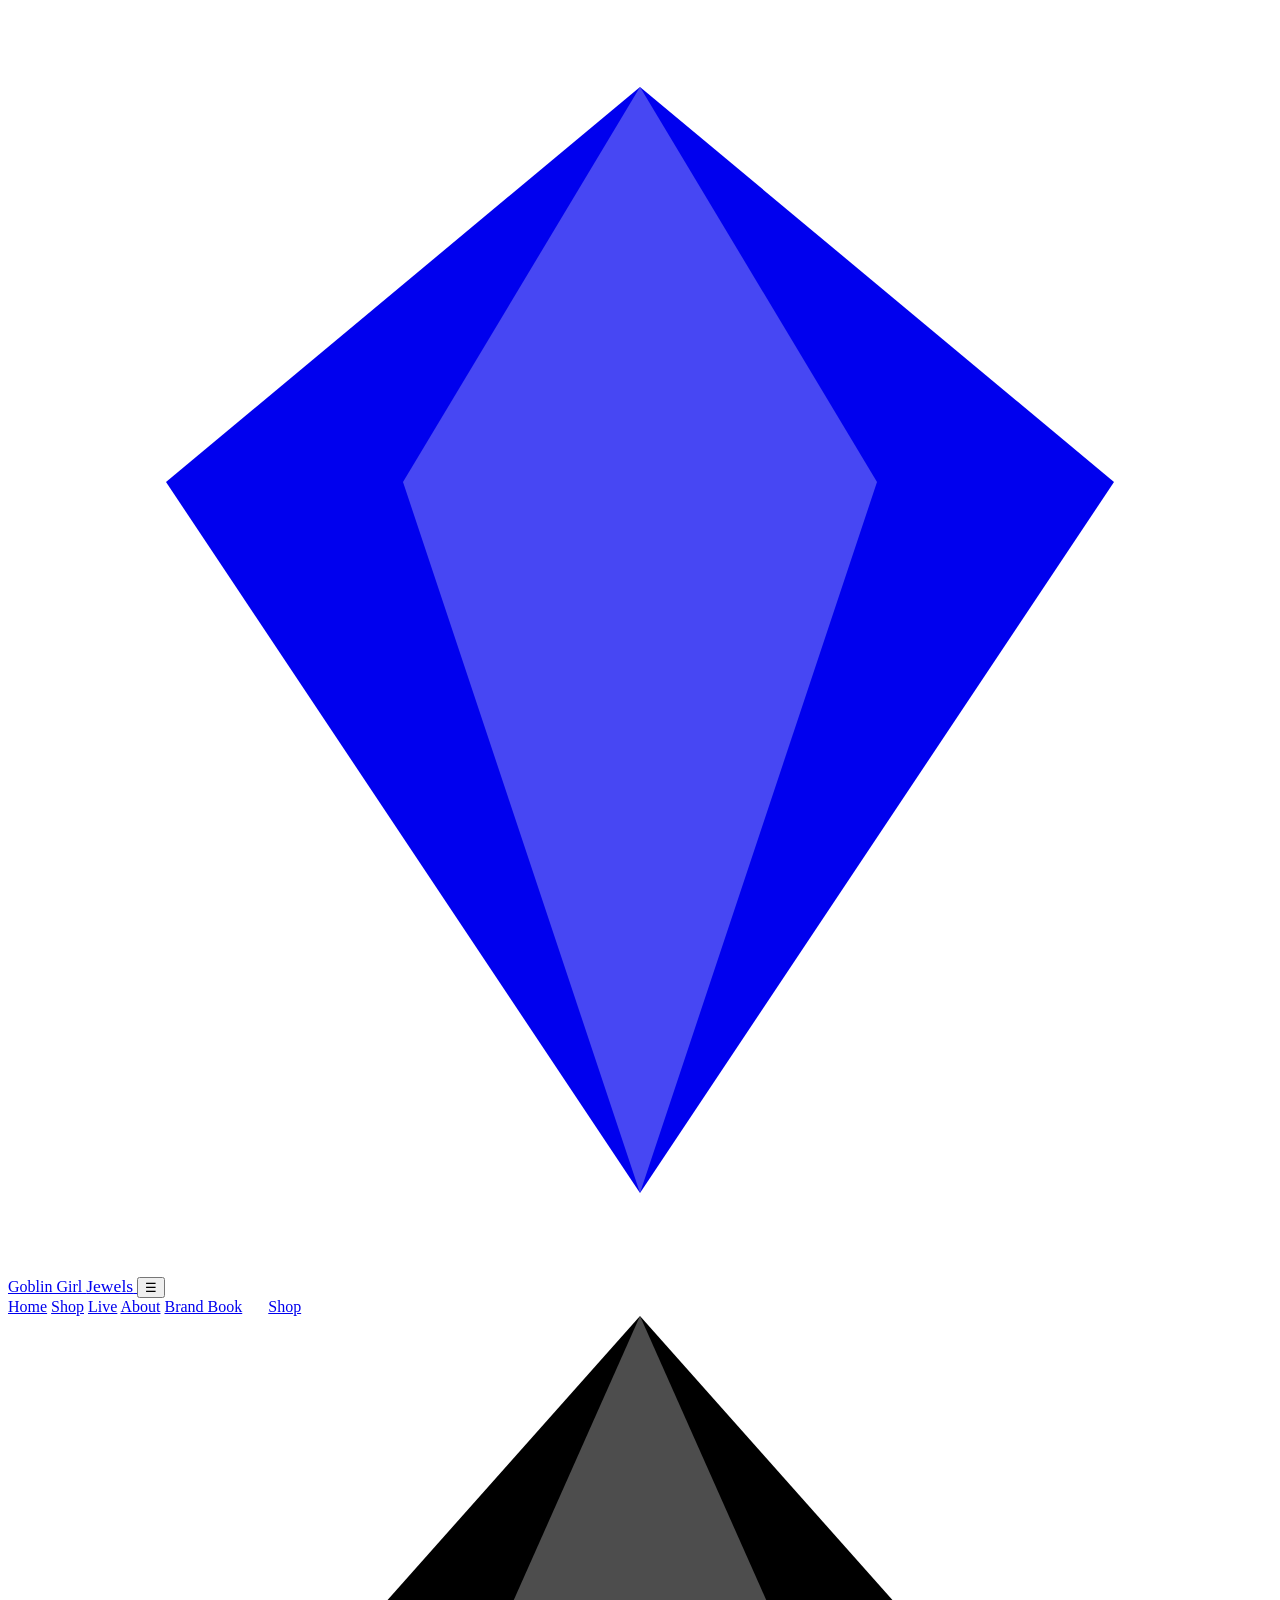
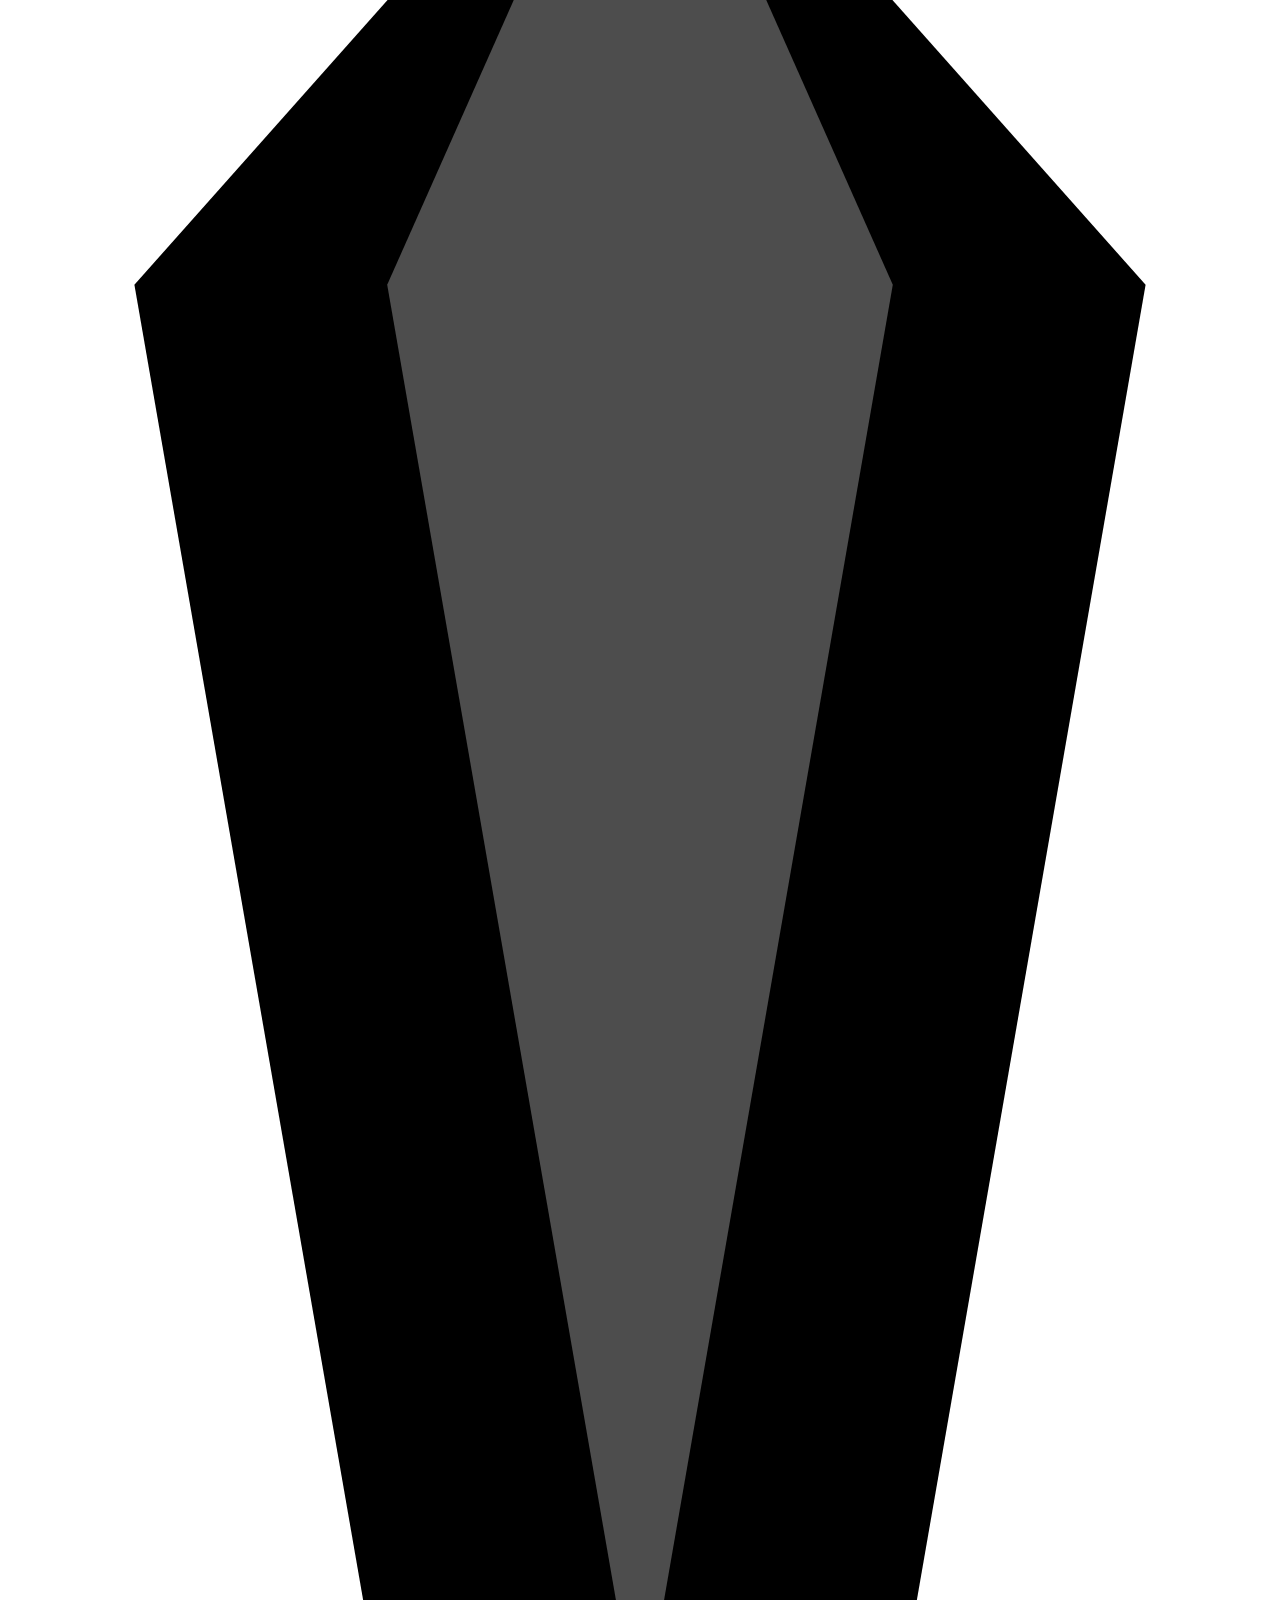
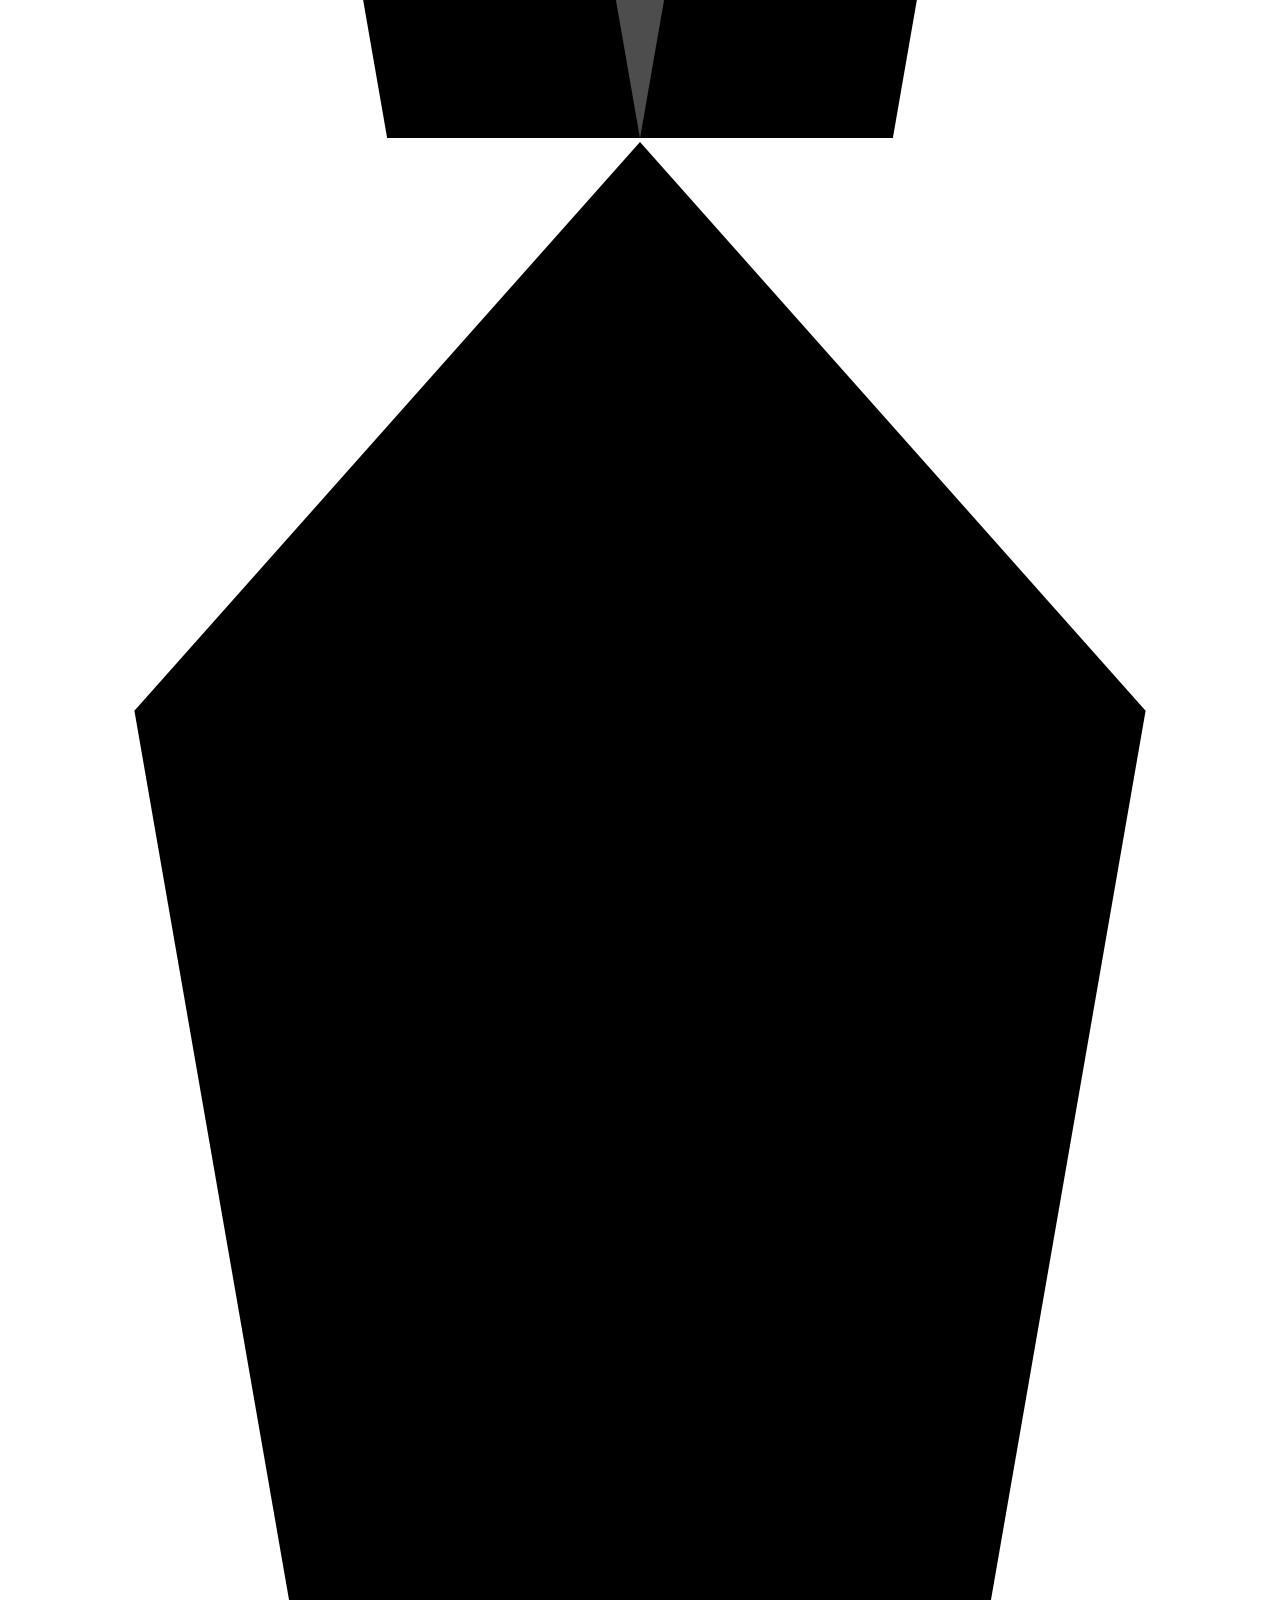
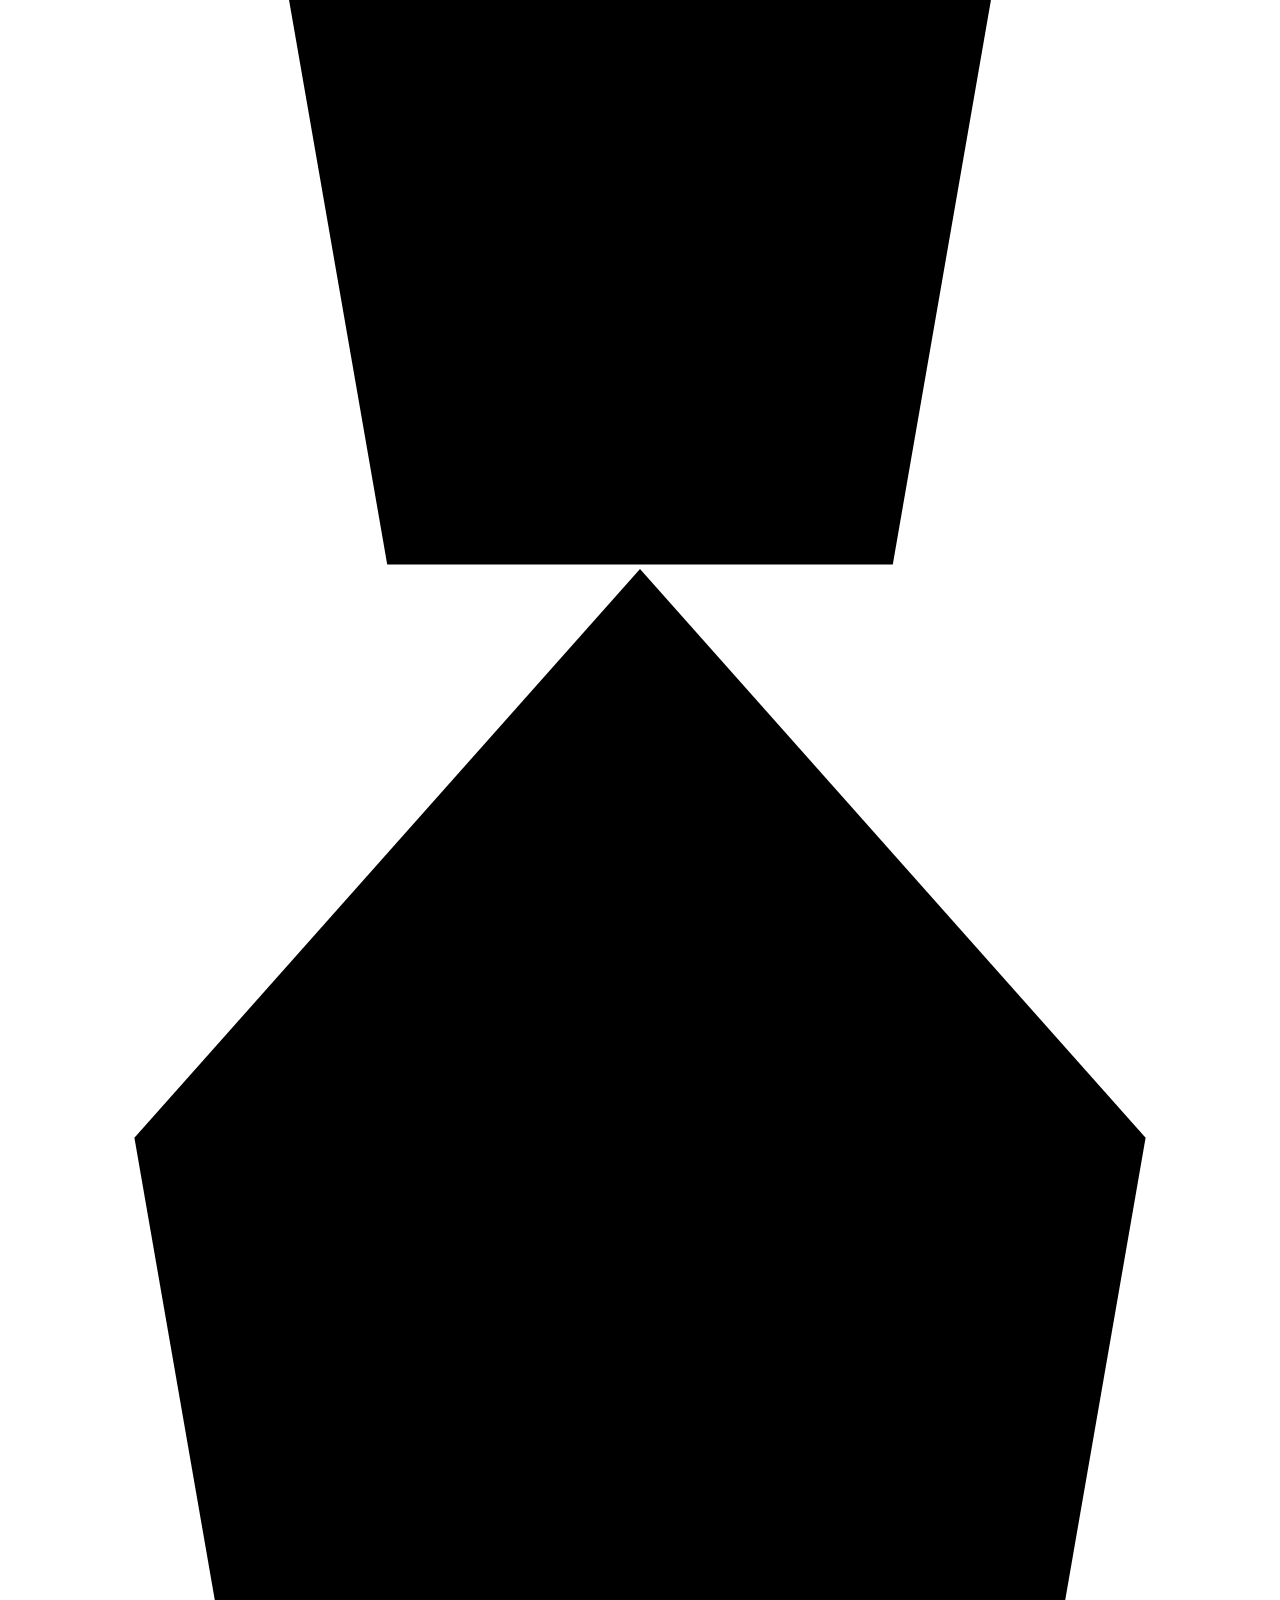
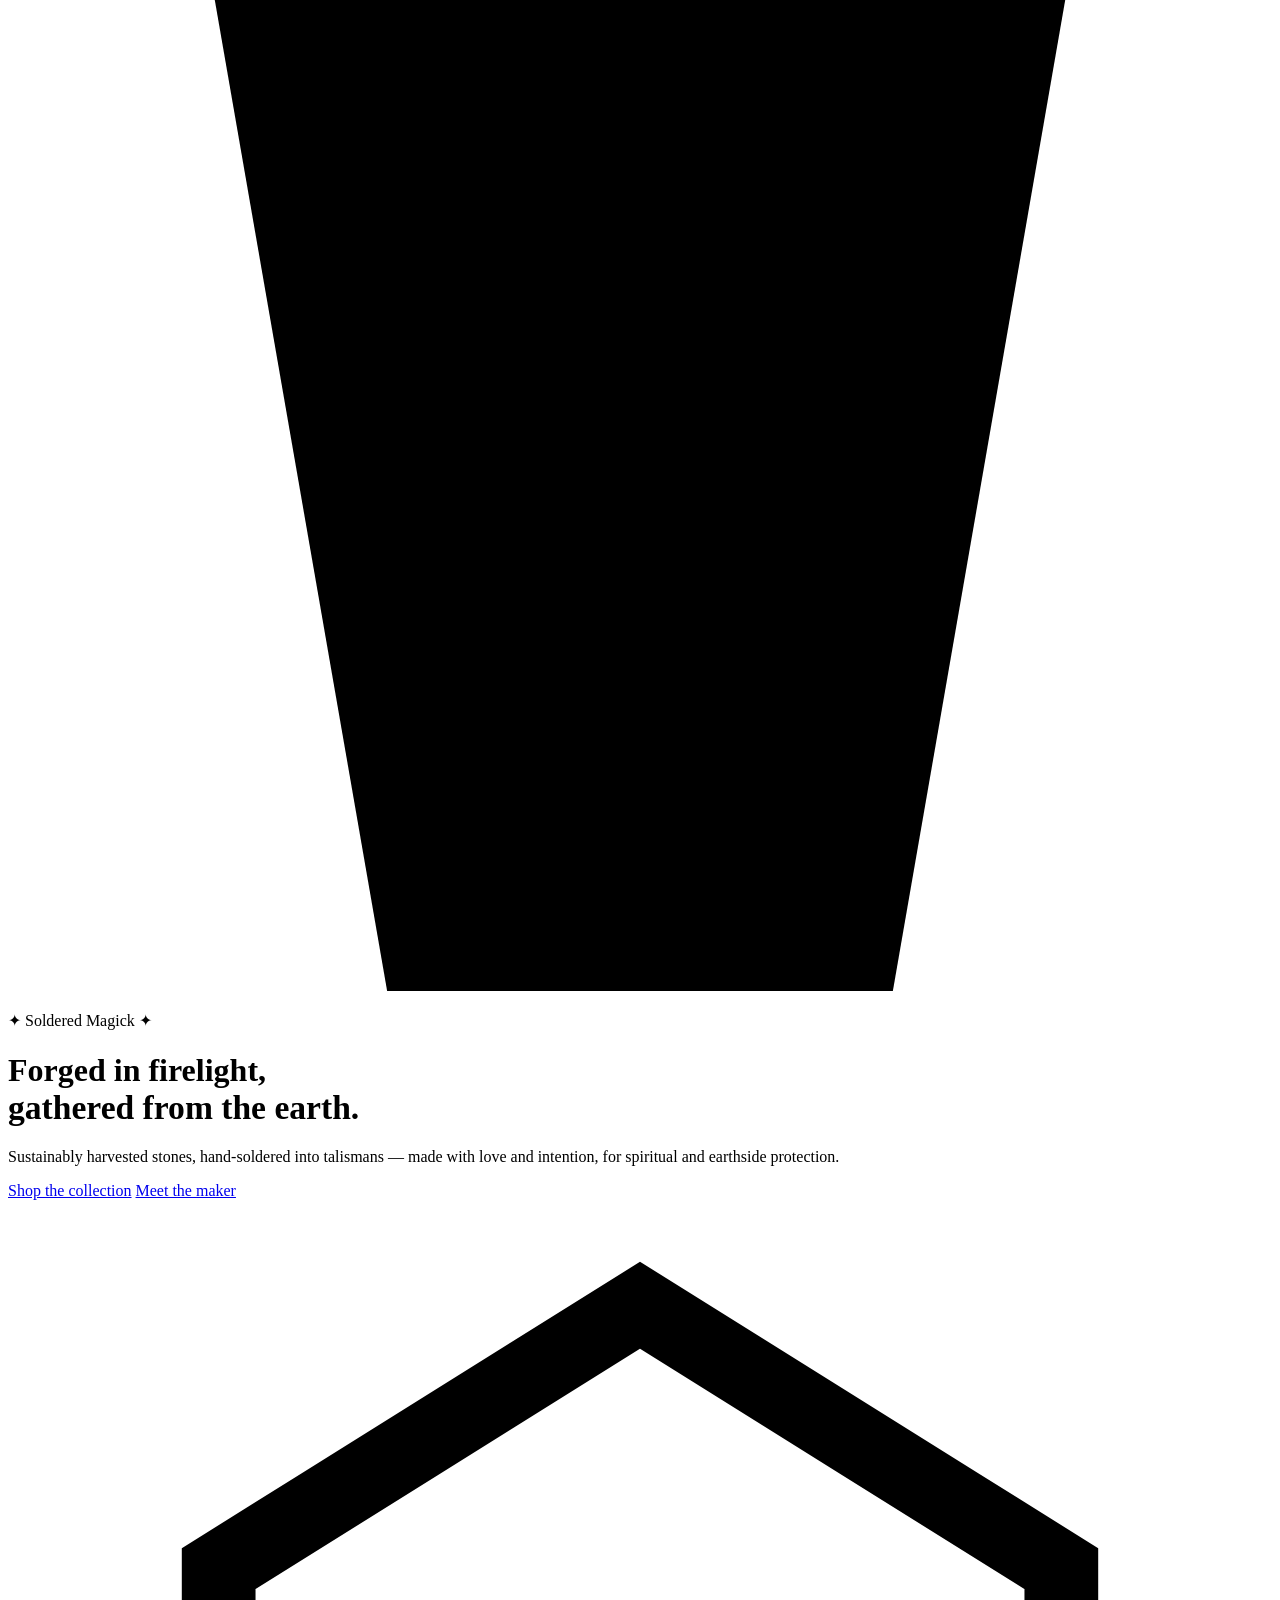
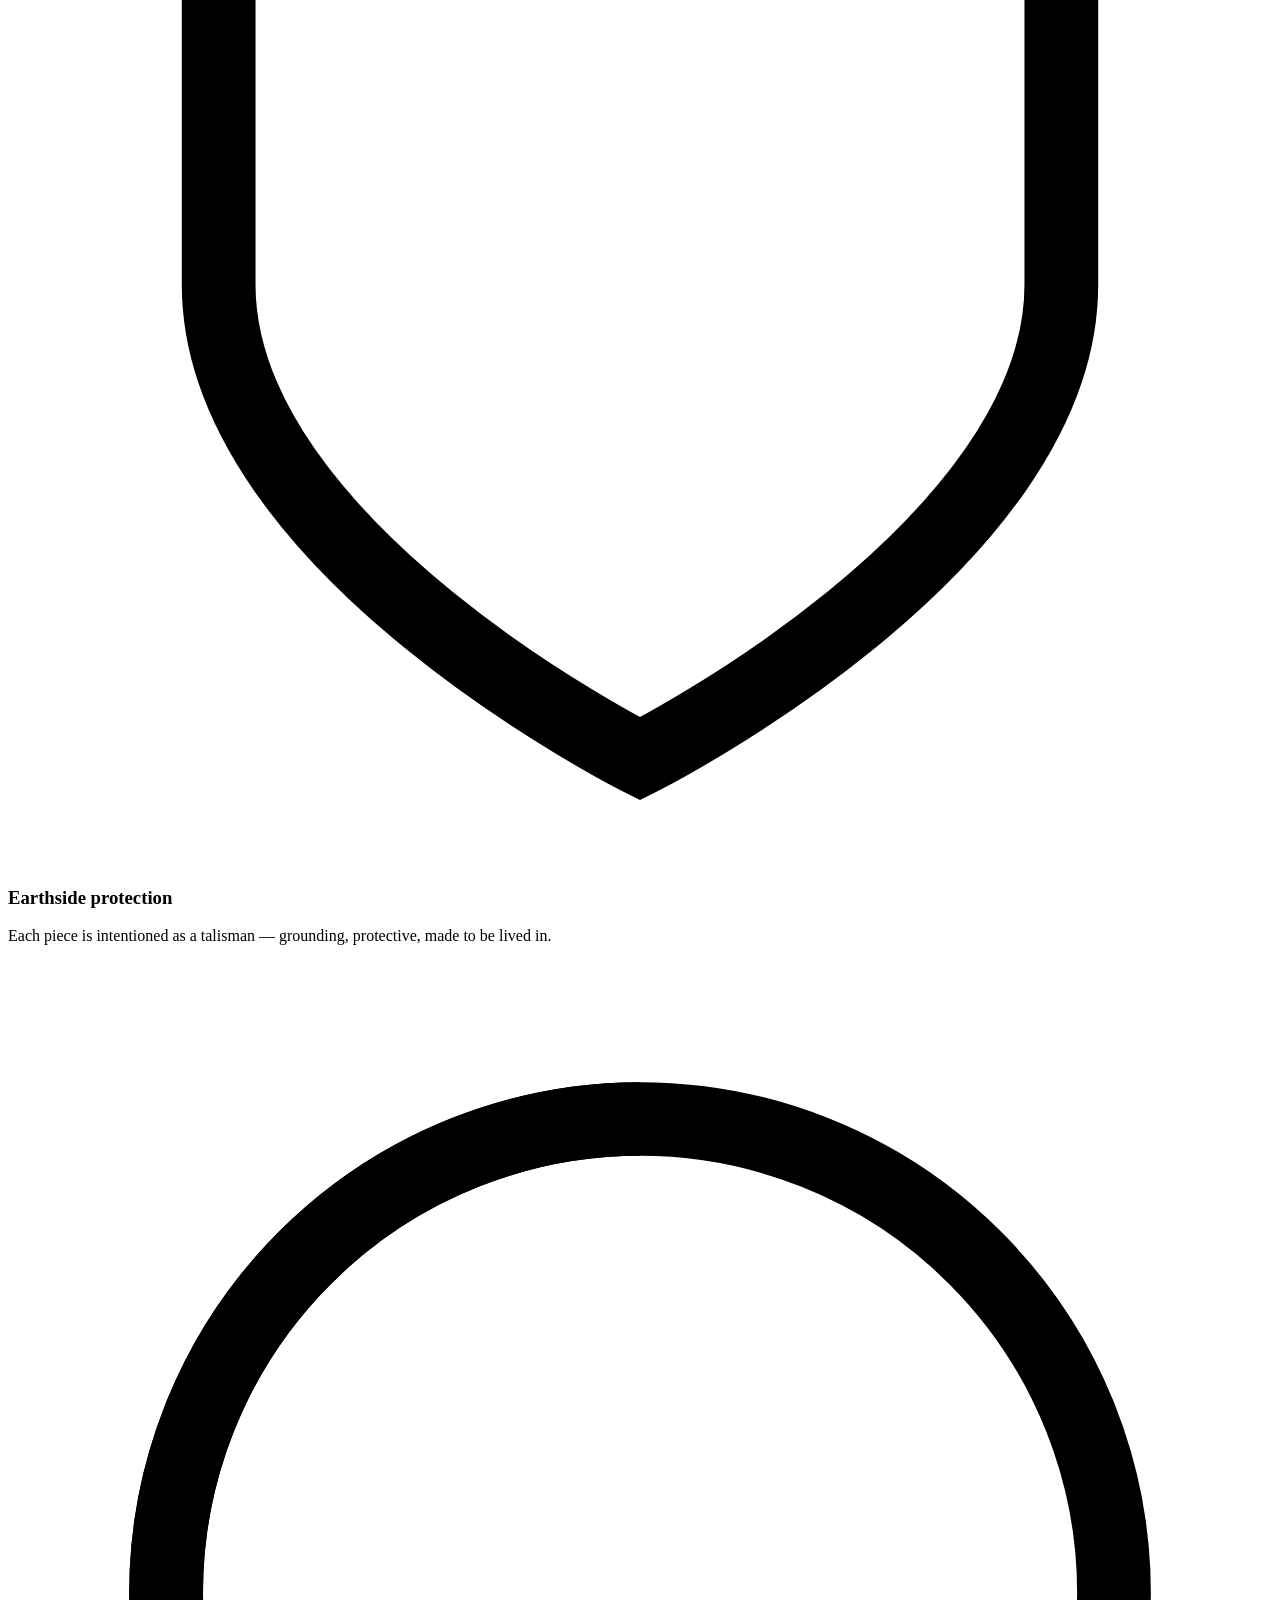
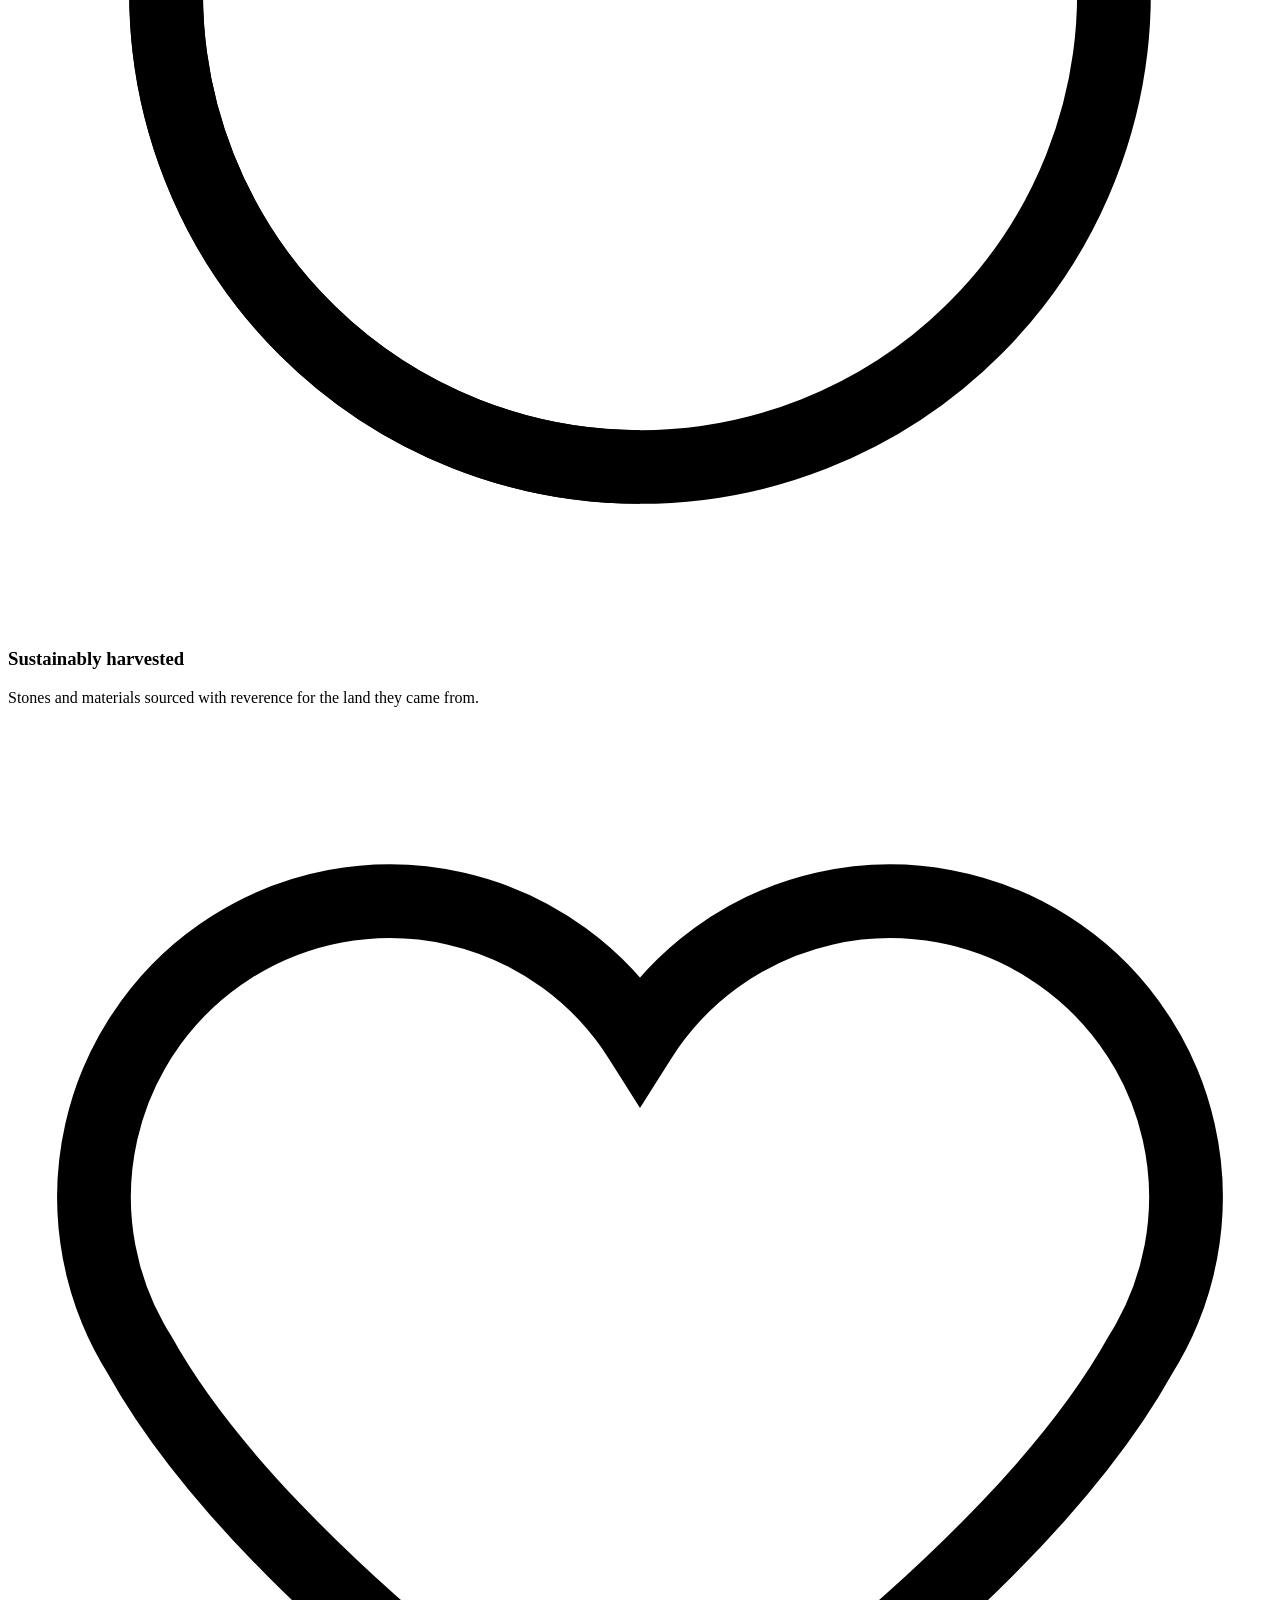
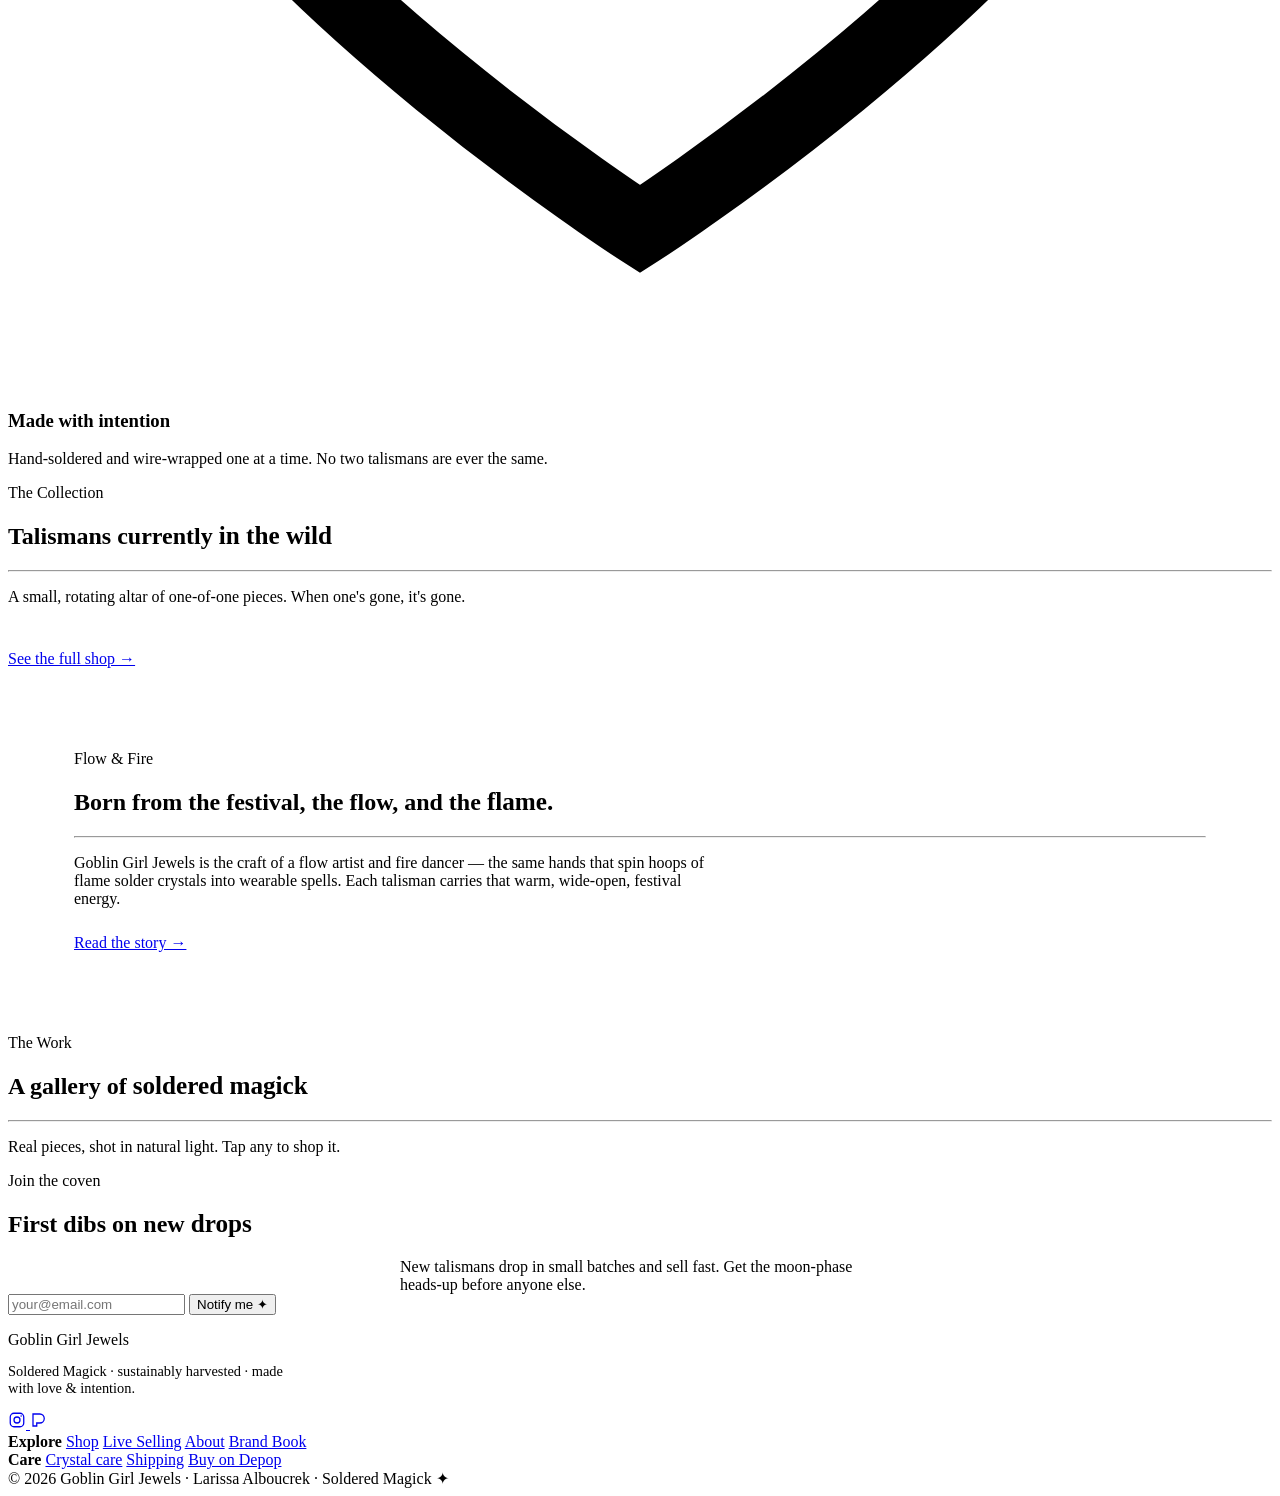
==== index.html @ 01310858 "Add files via upload" ====
<!DOCTYPE html>
<html lang="en">
<head>
  <meta charset="UTF-8" />
  <meta name="viewport" content="width=device-width, initial-scale=1.0" />
  <title>Goblin Girl Jewels · Soldered Magick</title>
  <meta name="description" content="Sustainably harvested earth materials, hand-soldered into wearable magick. Crystal jewelry made with love and intention for spiritual and earthside protection." />
  <link rel="icon" href="data:image/svg+xml,%3Csvg xmlns='http://www.w3.org/2000/svg' viewBox='0 0 32 32'%3E%3Cpolygon points='16,2 28,12 16,30 4,12' fill='%23BE6238'/%3E%3C/svg%3E" />
  <link rel="preconnect" href="https://fonts.googleapis.com" />
  <link rel="preconnect" href="https://fonts.gstatic.com" crossorigin />
  <link href="https://fonts.googleapis.com/css2?family=Fraunces:ital,opsz,wght@0,9..144,400;0,9..144,500;1,9..144,400&family=Jost:wght@300;400;500&family=Cormorant+Garamond:ital,wght@1,500;1,600&display=swap" rel="stylesheet" />
  <link rel="stylesheet" href="assets/css/styles.css" />
</head>
<body>
  <nav class="nav">
    <a class="brand-mark" href="index.html">
      <svg class="gem" viewBox="0 0 32 32" aria-hidden="true"><polygon points="16,2 28,12 16,30 4,12" fill="currentColor"/><polygon points="16,2 22,12 16,30 10,12" fill="#fff" opacity="0.28"/></svg>
      Goblin Girl <span class="boho" style="font-size:1.1em">Jewels</span>
    </a>
    <button class="nav-toggle" aria-label="Menu">☰</button>
    <div class="nav-links">
      <a href="index.html">Home</a>
      <a href="shop.html">Shop</a>
      <a href="live.html">Live</a>
      <a href="about.html">About</a>
      <a href="brand-book.html">Brand Book</a>
      <a class="btn btn-primary" href="shop.html" style="padding:10px 22px">Shop</a>
    </div>
  </nav>

  <!-- HERO -->
  <header class="hero hero--fire">
    <svg class="crystal c1" viewBox="0 0 100 160" fill="currentColor"><polygon points="50,0 90,45 70,160 30,160 10,45"/><polygon points="50,0 70,45 50,160 30,45" fill="#fff" opacity="0.3"/></svg>
    <svg class="crystal c2" viewBox="0 0 100 160" fill="currentColor"><polygon points="50,0 90,45 70,160 30,160 10,45"/></svg>
    <svg class="crystal c3" viewBox="0 0 100 160" fill="currentColor"><polygon points="50,0 90,45 70,160 30,160 10,45"/></svg>
    <div class="wrap hero-inner">
      <p class="eyebrow reveal">✦ Soldered Magick ✦</p>
      <h1 class="reveal">Forged in firelight,<br /><span class="boho aura-text" style="font-size:1.05em">gathered from the earth.</span></h1>
      <p class="lede reveal">Sustainably harvested stones, hand-soldered into talismans — made with love and intention, for spiritual and earthside protection.</p>
      <div class="hero-cta reveal">
        <a class="btn btn-primary" href="shop.html">Shop the collection</a>
        <a class="btn btn-ghost" href="about.html">Meet the maker</a>
      </div>
    </div>
  </header>

  <!-- ESSENCE -->
  <section class="wrap">
    <div class="grid features">
      <div class="card feature reveal">
        <svg class="ico" viewBox="0 0 24 24" fill="none" stroke="currentColor" stroke-width="1.4"><path d="M12 2 4 7v6c0 5 8 9 8 9s8-4 8-9V7l-8-5z"/></svg>
        <h3>Earthside protection</h3>
        <p>Each piece is intentioned as a talisman — grounding, protective, made to be lived in.</p>
      </div>
      <div class="card feature reveal">
        <svg class="ico" viewBox="0 0 24 24" fill="none" stroke="currentColor" stroke-width="1.4"><circle cx="12" cy="12" r="9"/><path d="M12 3a9 9 0 0 0 0 18 6 6 0 0 1 0-18z"/></svg>
        <h3>Sustainably harvested</h3>
        <p>Stones and materials sourced with reverence for the land they came from.</p>
      </div>
      <div class="card feature reveal">
        <svg class="ico" viewBox="0 0 24 24" fill="none" stroke="currentColor" stroke-width="1.4"><path d="M12 21s-7-4.5-9.5-9A5 5 0 0 1 12 6a5 5 0 0 1 9.5 6c-2.5 4.5-9.5 9-9.5 9z"/></svg>
        <h3>Made with intention</h3>
        <p>Hand-soldered and wire-wrapped one at a time. No two talismans are ever the same.</p>
      </div>
    </div>
  </section>

  <!-- FEATURED -->
  <section class="wrap">
    <div class="sec-head reveal">
      <p class="eyebrow">The Collection</p>
      <h2>Talismans currently <span class="boho aura-text" style="font-size:1.05em">in the wild</span></h2>
      <hr class="rule" />
      <p class="muted">A small, rotating altar of one-of-one pieces. When one's gone, it's gone.</p>
    </div>
    <div class="grid products" id="featured"></div>
    <div class="center" style="margin-top:44px">
      <a class="btn btn-ghost reveal" href="shop.html">See the full shop →</a>
    </div>
  </section>

  <!-- STORY -->
  <section class="wrap">
    <div class="card reveal" style="background:linear-gradient(150deg, var(--surface), color-mix(in srgb, var(--rose) 16%, var(--surface)));padding:clamp(34px,6vw,66px)">
      <p class="eyebrow">Flow &amp; Fire</p>
      <h2 style="max-width:760px">Born from the festival, the flow, and the <span class="boho aura-text" style="font-size:1.05em">flame.</span></h2>
      <hr class="rule" />
      <p style="max-width:640px;color:var(--ink)">Goblin Girl Jewels is the craft of a flow artist and fire dancer — the same hands that spin hoops of flame solder crystals into wearable spells. Each talisman carries that warm, wide-open, festival energy.</p>
      <div style="margin-top:26px"><a class="btn btn-ghost" href="about.html">Read the story →</a></div>
    </div>
  </section>

  <!-- GALLERY -->
  <section class="wrap" id="gallery">
    <div class="sec-head reveal">
      <p class="eyebrow">The Work</p>
      <h2>A gallery of <span class="boho aura-text" style="font-size:1.05em">soldered magick</span></h2>
      <hr class="rule" />
      <p class="muted">Real pieces, shot in natural light. Tap any to shop it.</p>
    </div>
    <div class="grid gallery reveal" id="gallery-grid"></div>
  </section>

  <!-- CAPTURE -->
  <section class="wrap">
    <div class="capture reveal">
      <p class="eyebrow">Join the coven</p>
      <h2>First dibs on new <span class="boho aura-text" style="font-size:1.05em">drops</span></h2>
      <p class="muted" style="max-width:480px;margin:14px auto 0">New talismans drop in small batches and sell fast. Get the moon-phase heads-up before anyone else.</p>
      <form data-capture>
        <input type="email" placeholder="your@email.com" required aria-label="Email address" />
        <button class="btn btn-primary" type="submit">Notify me ✦</button>
      </form>
      <p data-capture-note class="muted" style="margin-top:16px;font-size:.85rem"></p>
    </div>
  </section>

  <footer>
    <div class="wrap foot-grid">
      <div style="max-width:280px">
        <div class="brand-mark" style="margin-bottom:10px">Goblin Girl <span class="boho">Jewels</span></div>
        <p class="muted" style="font-size:.9rem">Soldered Magick · sustainably harvested · made with love &amp; intention.</p>
        <div class="social">
          <a href="https://www.instagram.com/goblingirl_jewels333/" target="_blank" rel="noopener" aria-label="Instagram">
            <svg width="18" height="18" viewBox="0 0 24 24" fill="none" stroke="currentColor" stroke-width="1.7"><rect x="3" y="3" width="18" height="18" rx="5"/><circle cx="12" cy="12" r="4"/><circle cx="17.5" cy="6.5" r="1" fill="currentColor" stroke="none"/></svg>
          </a>
          <a href="https://depop.app.link/4Kox3uRZ62b" target="_blank" rel="noopener" aria-label="Depop">
            <svg width="18" height="18" viewBox="0 0 24 24" fill="none" stroke="currentColor" stroke-width="1.7"><path d="M4 4h9a6 6 0 0 1 0 12H9v4H4z"/></svg>
          </a>
        </div>
      </div>
      <div>
        <strong>Explore</strong>
        <a href="shop.html">Shop</a>
        <a href="live.html">Live Selling</a>
        <a href="about.html">About</a>
        <a href="brand-book.html">Brand Book</a>
      </div>
      <div>
        <strong>Care</strong>
        <a href="about.html#care">Crystal care</a>
        <a href="about.html#shipping">Shipping</a>
        <a href="https://depop.app.link/4Kox3uRZ62b" target="_blank" rel="noopener">Buy on Depop</a>
      </div>
    </div>
    <div class="wrap copyright">© <span id="yr"></span> Goblin Girl Jewels · Larissa Alboucrek · Soldered Magick ✦</div>
  </footer>

  <script src="assets/js/products.js"></script>
  <script>
    (function () {
      if (!window.GGJ_PRODUCTS) return;
      const el = document.getElementById("featured");
      window.GGJ_PRODUCTS.slice(0, 4).forEach((p) => el.insertAdjacentHTML("beforeend", window.GGJ_card(p)));
      const g = document.getElementById("gallery-grid");
      if (g) window.GGJ_PRODUCTS.filter((p) => p.cat === "Jewelry").slice(0, 8).forEach((p) => {
        g.insertAdjacentHTML("beforeend",
          '<a href="'+p.href+'" target="_blank" rel="noopener"><img src="'+p.img+'" alt="'+p.title+'" loading="lazy" referrerpolicy="no-referrer"></a>');
      });
    })();
    document.getElementById("yr").textContent = new Date().getFullYear();
  </script>
  <script src="assets/js/main.js"></script>
</body>
</html>
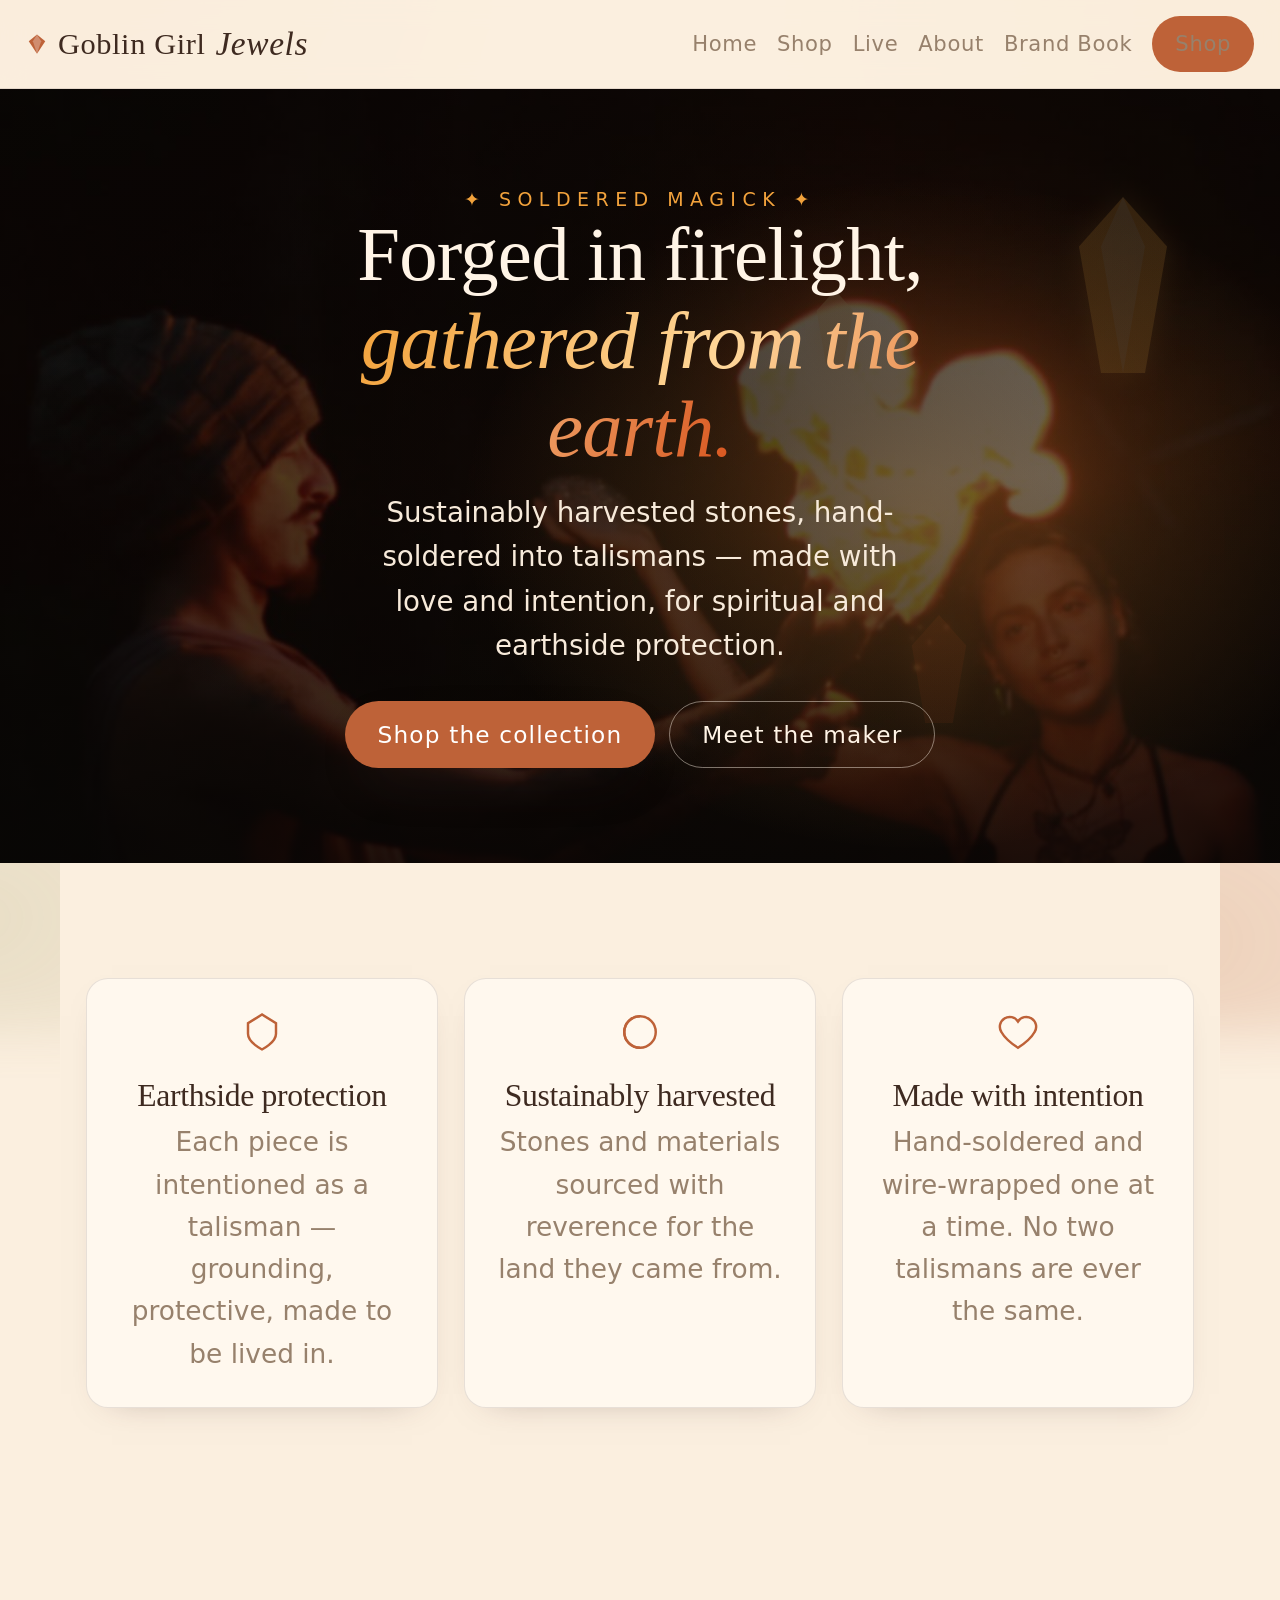
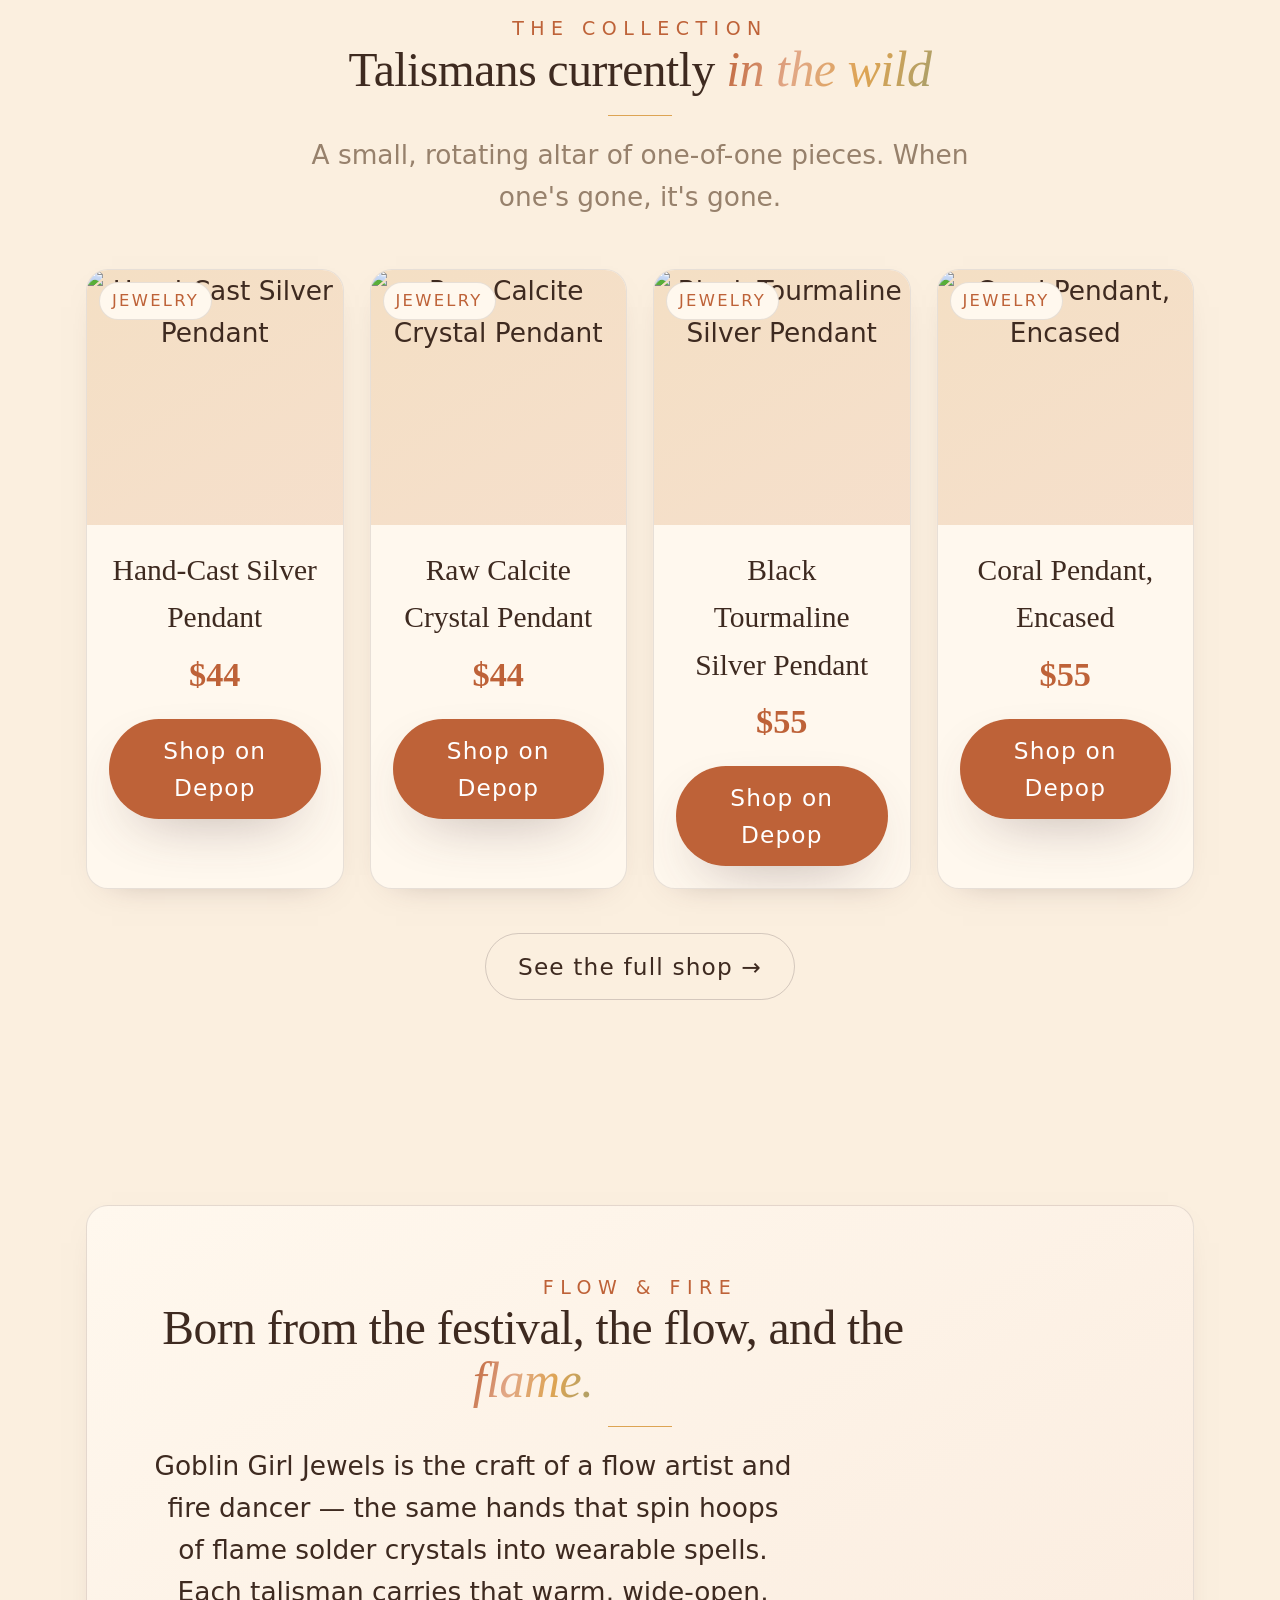
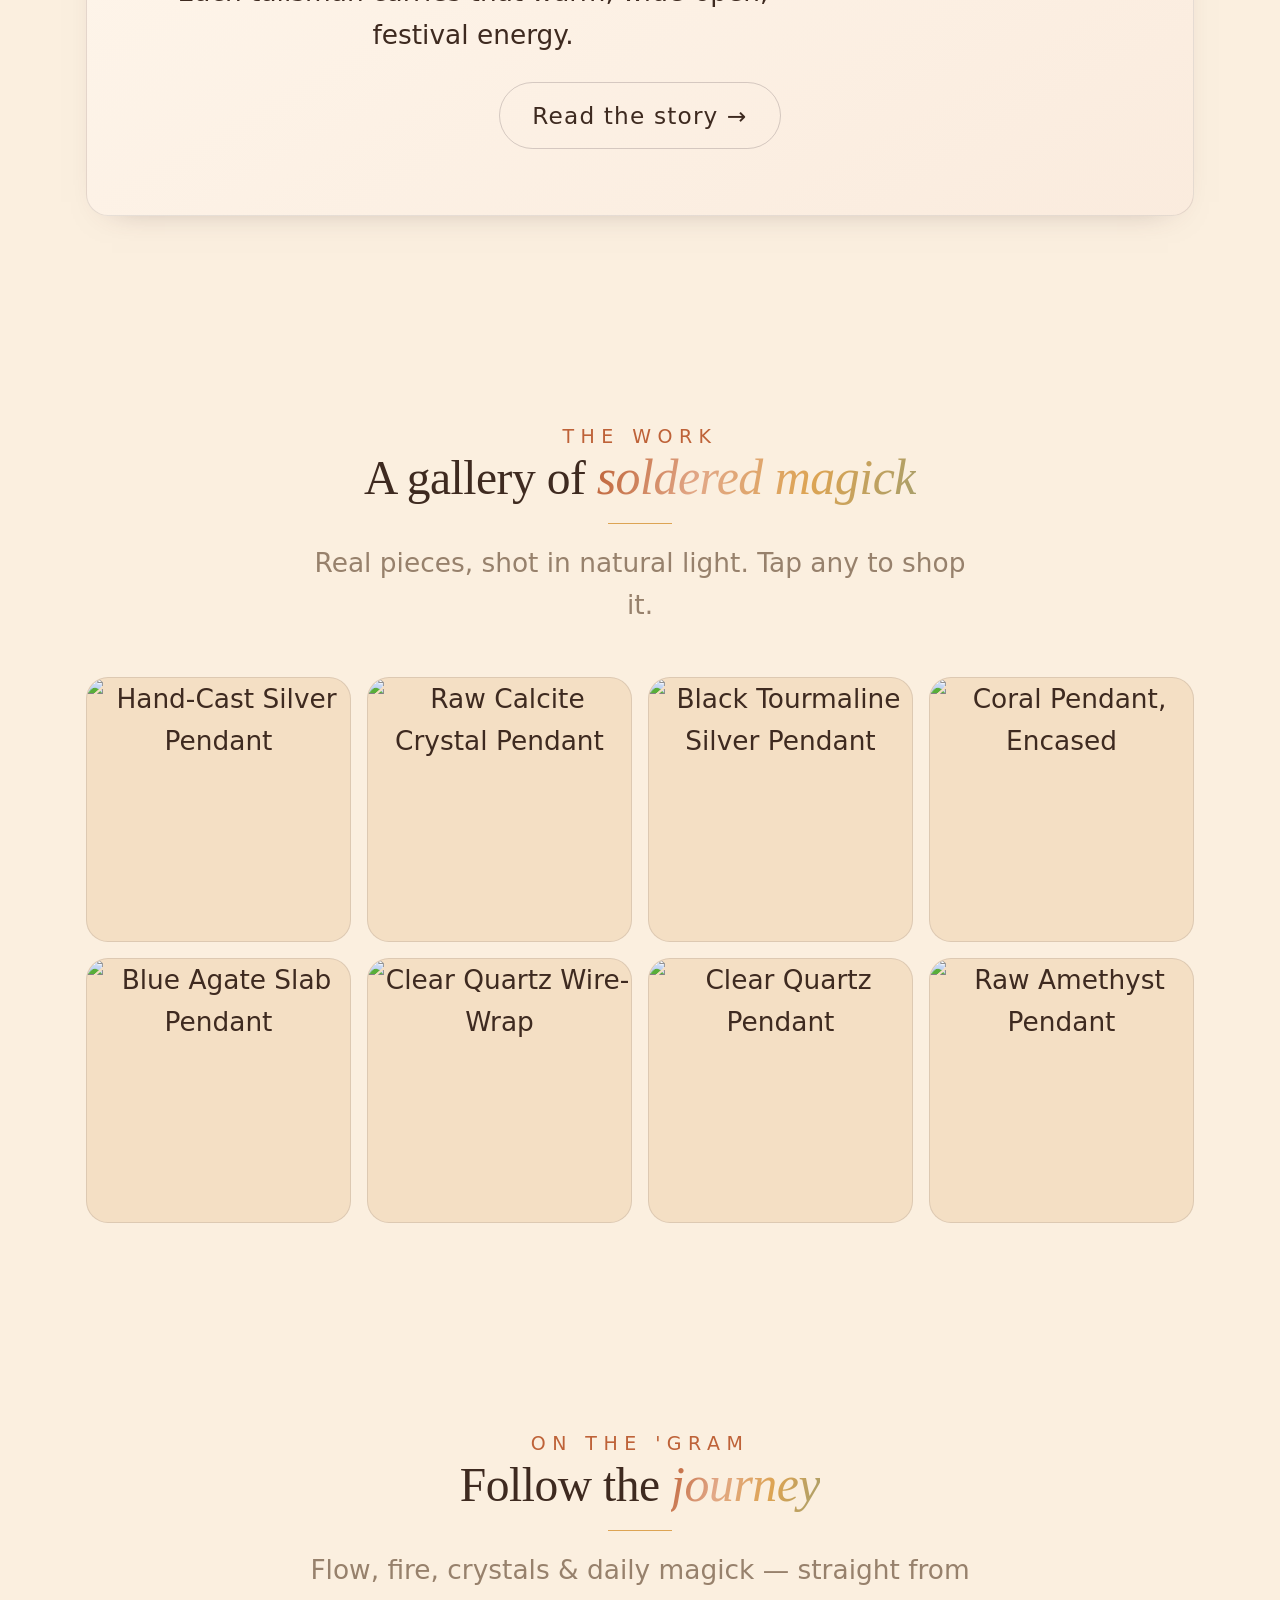
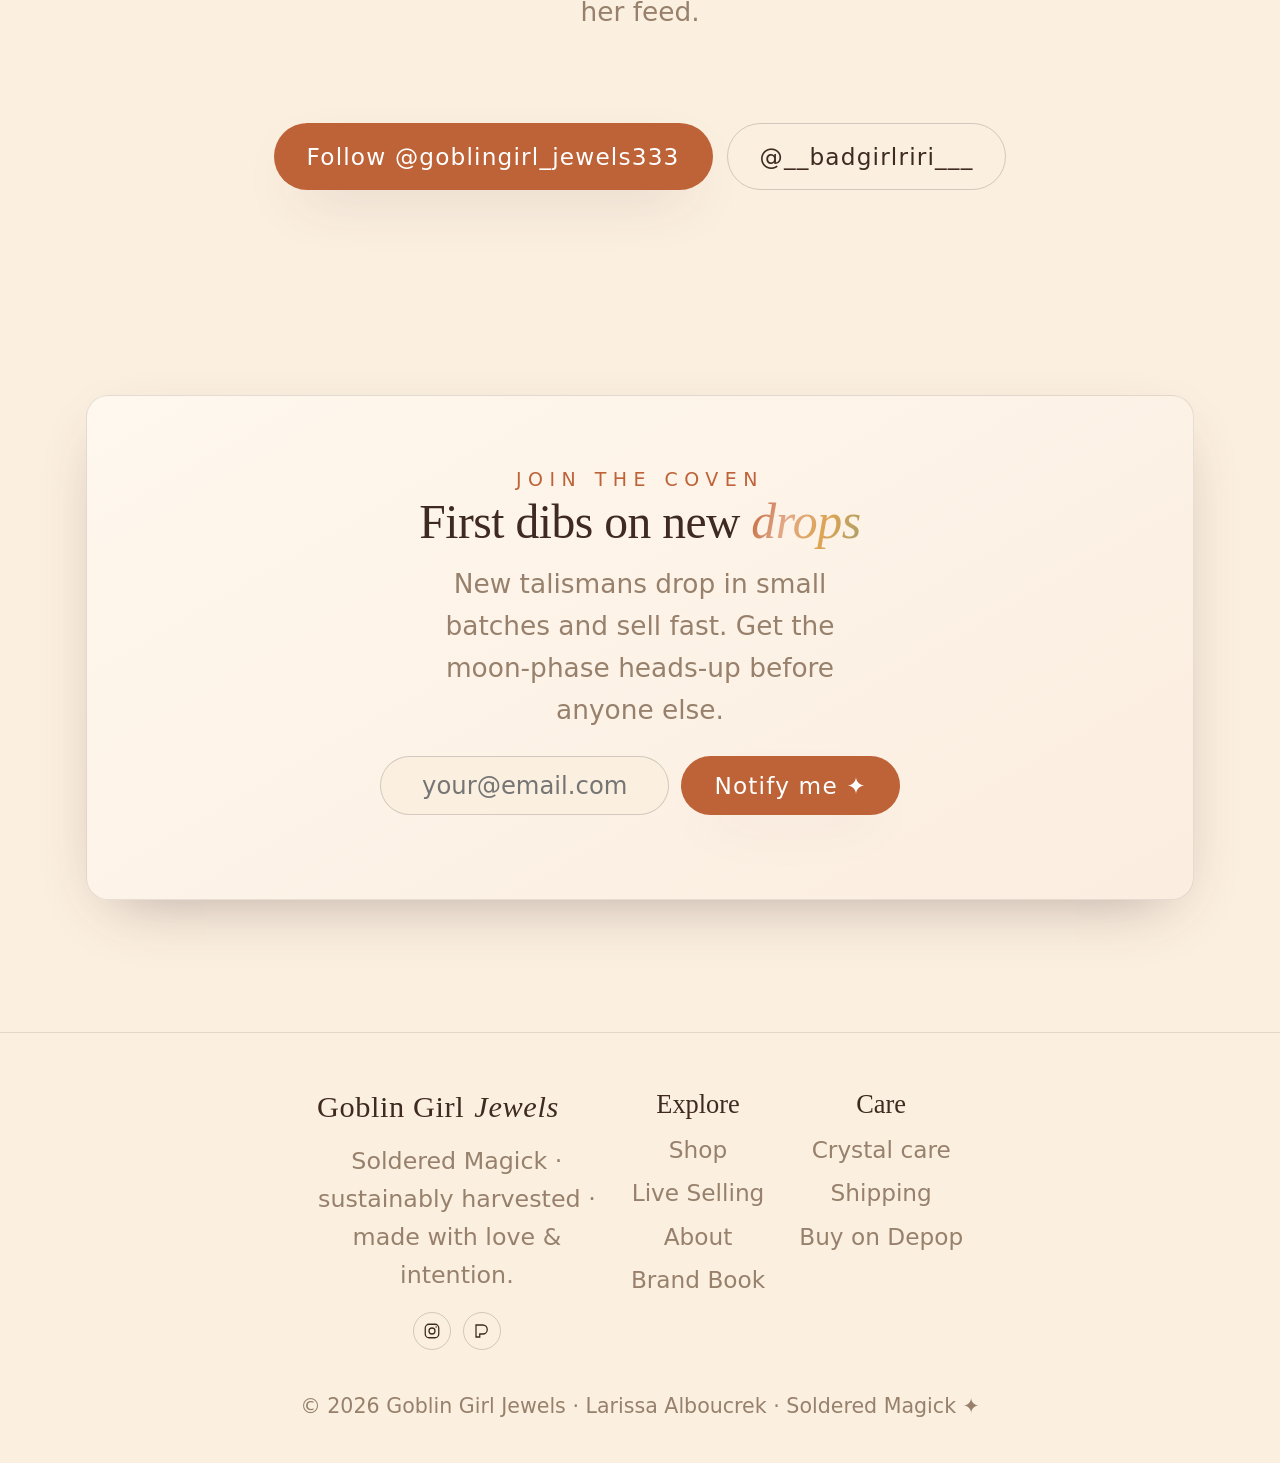
==== commit 9f7574bd: "Refactor index.html by removing comments and adding Instagram section Removed commented sections for" ====
--- a/index.html
+++ b/index.html
@@ -28,7 +28,6 @@
     </div>
   </nav>
 
-  <!-- HERO -->
   <header class="hero hero--fire">
     <svg class="crystal c1" viewBox="0 0 100 160" fill="currentColor"><polygon points="50,0 90,45 70,160 30,160 10,45"/><polygon points="50,0 70,45 50,160 30,45" fill="#fff" opacity="0.3"/></svg>
     <svg class="crystal c2" viewBox="0 0 100 160" fill="currentColor"><polygon points="50,0 90,45 70,160 30,160 10,45"/></svg>
@@ -44,7 +43,6 @@
     </div>
   </header>
 
-  <!-- ESSENCE -->
   <section class="wrap">
     <div class="grid features">
       <div class="card feature reveal">
@@ -65,7 +63,6 @@
     </div>
   </section>
 
-  <!-- FEATURED -->
   <section class="wrap">
     <div class="sec-head reveal">
       <p class="eyebrow">The Collection</p>
@@ -79,7 +76,6 @@
     </div>
   </section>
 
-  <!-- STORY -->
   <section class="wrap">
     <div class="card reveal" style="background:linear-gradient(150deg, var(--surface), color-mix(in srgb, var(--rose) 16%, var(--surface)));padding:clamp(34px,6vw,66px)">
       <p class="eyebrow">Flow &amp; Fire</p>
@@ -90,7 +86,6 @@
     </div>
   </section>
 
-  <!-- GALLERY -->
   <section class="wrap" id="gallery">
     <div class="sec-head reveal">
       <p class="eyebrow">The Work</p>
@@ -101,7 +96,24 @@
     <div class="grid gallery reveal" id="gallery-grid"></div>
   </section>
 
-  <!-- CAPTURE -->
+  <section class="wrap" id="instagram">
+    <div class="sec-head reveal">
+      <p class="eyebrow">On the 'gram</p>
+      <h2>Follow the <span class="boho aura-text" style="font-size:1.05em">journey</span></h2>
+      <hr class="rule" />
+      <p class="muted">Flow, fire, crystals &amp; daily magick — straight from her feed.</p>
+    </div>
+    <div class="reveal" style="display:flex;flex-wrap:wrap;gap:20px;justify-content:center;align-items:flex-start">
+      <blockquote class="instagram-media" data-instgrm-permalink="https://www.instagram.com/p/DZnN_L0Fowk/" data-instgrm-version="14" style="margin:0;max-width:330px;min-width:280px;width:100%"></blockquote>
+      <blockquote class="instagram-media" data-instgrm-permalink="https://www.instagram.com/p/DZkXhg2ls9J/" data-instgrm-version="14" style="margin:0;max-width:330px;min-width:280px;width:100%"></blockquote>
+      <blockquote class="instagram-media" data-instgrm-permalink="https://www.instagram.com/p/DZIZsxrFH_X/" data-instgrm-version="14" style="margin:0;max-width:330px;min-width:280px;width:100%"></blockquote>
+    </div>
+    <div class="center" style="margin-top:40px;display:flex;gap:14px;flex-wrap:wrap;justify-content:center">
+      <a class="btn btn-primary" href="https://www.instagram.com/goblingirl_jewels333/" target="_blank" rel="noopener">Follow @goblingirl_jewels333</a>
+      <a class="btn btn-ghost" href="https://www.instagram.com/__badgirlriri___/" target="_blank" rel="noopener">@__badgirlriri___</a>
+    </div>
+  </section>
+
   <section class="wrap">
     <div class="capture reveal">
       <p class="eyebrow">Join the coven</p>
@@ -161,5 +173,6 @@
     document.getElementById("yr").textContent = new Date().getFullYear();
   </script>
   <script src="assets/js/main.js"></script>
+  <script async src="https://www.instagram.com/embed.js"></script>
 </body>
 </html>
--- a/assets/css/styles.css
+++ b/assets/css/styles.css
@@ -0,0 +1,196 @@
+/* ============================================================
+   GOBLIN GIRL JEWELS — Unified feminine design system
+   Warm boho-luxe · firelit · big, centered type.
+   ============================================================ */
+
+:root {
+  --bg:        #FBEFDF;
+  --bg-2:      #F4DFC4;
+  --surface:   #FFF8EE;
+  --ink:       #3E2A20;
+  --muted:     #97816C;
+  --accent:    #BE6238;
+  --rose:      #E2A887;
+  --sage:      #A89F6A;
+  --plum:      #9C6E58;
+  --gold:      #DDA453;
+  --flame:     #F2A23C;
+  --ember:     #D8551E;
+  --night:     #0C0807;
+  --line:      rgba(58,43,51,0.12);
+  --line-2:    rgba(58,43,51,0.20);
+  --shadow:    0 22px 60px -28px rgba(80,55,60,0.45);
+  --radius:    22px;
+  --aura: linear-gradient(110deg, var(--accent), var(--rose), var(--gold), var(--sage));
+  --font-display: "Fraunces", Georgia, serif;
+  --font-body: "Jost", system-ui, sans-serif;
+  --font-accent: "Cormorant Garamond", Georgia, serif;
+  --maxw: 1160px;
+}
+
+* { box-sizing: border-box; margin: 0; padding: 0; }
+html { scroll-behavior: smooth; font-size: 165%; }
+@media (max-width: 600px){ html { font-size: 138%; } }
+
+body {
+  font-family: var(--font-body);
+  color: var(--ink);
+  background: var(--bg);
+  line-height: 1.6;
+  text-align: center;
+  overflow-x: hidden;
+  position: relative;
+  -webkit-font-smoothing: antialiased;
+}
+
+body::before {
+  content: ""; position: fixed; inset: -15%; z-index: -2;
+  background:
+    radial-gradient(38% 38% at 16% 10%, var(--rose), transparent 70%),
+    radial-gradient(42% 42% at 88% 14%, var(--gold), transparent 72%),
+    radial-gradient(48% 48% at 82% 92%, var(--accent), transparent 72%),
+    radial-gradient(40% 40% at 10% 90%, var(--sage), transparent 74%);
+  opacity: 0.22; filter: blur(24px);
+  animation: drift 28s ease-in-out infinite alternate;
+}
+@keyframes drift { 0%{transform:translate3d(0,0,0)} 100%{transform:translate3d(-2%,2%,0) scale(1.05)} }
+@media (prefers-reduced-motion: reduce){ *,*::before,*::after{animation:none!important;transition:none!important} html{scroll-behavior:auto} }
+
+h1,h2,h3,h4 { font-family: var(--font-display); font-weight: 400; line-height: 1.08; letter-spacing: -0.01em; color: var(--ink); }
+h1 { font-size: clamp(2.6rem, 6vw, 4.6rem); }
+h2 { font-size: clamp(1.8rem, 3.6vw, 2.9rem); }
+h3 { font-size: clamp(1.2rem, 2vw, 1.5rem); font-weight: 500; }
+a { color: inherit; text-decoration: none; }
+p { color: var(--muted); }
+
+.aura-text { background: var(--aura); -webkit-background-clip:text; background-clip:text; color:transparent; }
+.boho { font-family: var(--font-accent); font-style: italic; font-weight: 500; }
+.eyebrow { text-transform: uppercase; letter-spacing: 0.34em; font-size: 0.72rem; color: var(--accent); font-weight: 500; }
+.rule { width:64px; height:1px; background:var(--gold); border:0; margin:18px auto; }
+
+.wrap { max-width: var(--maxw); margin: 0 auto; padding-left: 26px; padding-right: 26px; }
+section { padding: clamp(60px, 8vw, 120px) 0; position: relative; z-index: 1; background: var(--bg); }
+.center { text-align: center; }
+.muted { color: var(--muted); }
+.grid { display: grid; gap: 26px; }
+.sec-head { max-width: 680px; margin: 0 auto 50px; }
+
+.nav {
+  position: sticky; top: 0; z-index: 50; text-align: left;
+  display: flex; align-items: center; justify-content: space-between;
+  padding: 16px 26px;
+  backdrop-filter: blur(12px);
+  background: color-mix(in srgb, var(--bg) 86%, transparent);
+  border-bottom: 1px solid var(--line);
+}
+.brand-mark { font-family: var(--font-display); font-weight: 400; font-size: 1.15rem; letter-spacing: 0.02em; display:flex; align-items:center; gap:10px; }
+.brand-mark .gem { width: 22px; height: 22px; color: var(--accent); }
+.nav-links { display:flex; gap:20px; align-items:center; }
+.nav-links a { font-size:0.8rem; color:var(--muted); letter-spacing:.03em; transition:color .2s; }
+.nav-links a:hover { color:var(--ink); }
+.nav-toggle { display:none; background:none; border:0; color:var(--ink); font-size:1.5rem; cursor:pointer; }
+@media (max-width:1100px){
+  .nav-links{ position:absolute; top:100%; right:0; left:0; flex-direction:column; gap:0;
+    background:var(--bg); border-bottom:1px solid var(--line); max-height:0; overflow:hidden; transition:max-height .3s ease;}
+  .nav-links.open{ max-height:520px; }
+  .nav-links a{ padding:15px 26px; width:100%; border-top:1px solid var(--line);}
+  .nav-toggle{ display:block; }
+}
+
+.btn { display:inline-flex; align-items:center; justify-content:center; gap:9px; padding:14px 32px; border-radius:100px;
+  font-family:var(--font-body); font-weight:500; font-size:.88rem; letter-spacing:.05em; cursor:pointer;
+  border:1px solid transparent; transition:transform .2s, box-shadow .3s, background .3s, color .3s; }
+.btn-primary { color:#fff; background:var(--accent); box-shadow:var(--shadow); }
+.btn-primary:hover { transform:translateY(-2px); background: color-mix(in srgb, var(--accent) 86%, #000); }
+.btn-ghost { color:var(--ink); background:transparent; border:1px solid var(--line-2); }
+.btn-ghost:hover { transform:translateY(-2px); border-color:var(--accent); color:var(--accent); }
+
+.card { background:var(--surface); border:1px solid var(--line); border-radius:var(--radius); padding:32px;
+  margin-left:auto; margin-right:auto;
+  box-shadow:0 12px 34px -26px rgba(80,55,60,.5); transition:transform .3s, box-shadow .3s, border-color .3s; }
+.card:hover { transform:translateY(-4px); box-shadow:var(--shadow); border-color:var(--line-2); }
+
+.hero { position:relative; z-index:0; min-height:86vh; display:flex; align-items:center; overflow:hidden; }
+.hero-inner { position:relative; z-index:2; max-width:780px; margin:0 auto; }
+.hero h1 { margin-bottom:18px; }
+.hero p.lede { font-size:clamp(1.05rem,1.5vw,1.3rem); max-width:560px; margin:0 auto 32px; color:var(--ink); }
+.hero-cta { display:flex; gap:14px; flex-wrap:wrap; justify-content:center; }
+
+.hero--fire { background: var(--night) url('../img/hero-fire.png') center 68%/cover no-repeat; isolation:isolate; }
+.hero--fire::after {
+  content:""; position:absolute; inset:0; z-index:1; pointer-events:none;
+  background:
+    radial-gradient(58% 70% at 72% 55%, rgba(242,162,60,0.24), transparent 62%),
+    radial-gradient(72% 64% at 50% 46%, rgba(8,6,5,0.62), transparent 72%),
+    linear-gradient(0deg, rgba(8,6,5,0.90) 0%, rgba(8,6,5,0.60) 50%, rgba(8,6,5,0.66) 100%);
+}
+.hero--fire .hero-inner { z-index:2; }
+.hero--fire h1 { color:#FFF4E6; }
+.hero--fire .eyebrow { color:var(--flame); }
+.hero--fire p.lede { color:#F7EADA; }
+.hero--fire .boho.aura-text { background:linear-gradient(110deg,var(--flame),#FFD79A,var(--ember)); -webkit-background-clip:text; background-clip:text; color:transparent; }
+.hero--fire .btn-ghost { color:#FFF4E6; border-color:rgba(255,244,230,0.45); }
+.hero--fire .btn-ghost:hover { border-color:var(--flame); color:var(--flame); }
+.hero--fire .crystal { color:var(--flame); opacity:.5; filter:drop-shadow(0 0 14px rgba(242,162,60,.55)); }
+.hero--fire .crystal.c2 { color:var(--ember); }
+.hero--fire .crystal.c3 { color:#FFD79A; }
+
+.crystal { position:absolute; opacity:.3; color:var(--accent); animation:float 12s ease-in-out infinite; }
+.crystal.c1 { top:14%; right:8%; width:110px; }
+.crystal.c2 { bottom:18%; right:24%; width:68px; color:var(--rose); animation-delay:2s; }
+.crystal.c3 { top:26%; right:33%; width:46px; color:var(--gold); animation-delay:4s; }
+@keyframes float { 0%,100%{transform:translateY(0) rotate(-4deg)} 50%{transform:translateY(-18px) rotate(6deg)} }
+@media (max-width:820px){ .crystal.c1{width:74px} .crystal.c2,.crystal.c3{display:none} }
+
+.hero + section { padding-top: clamp(70px, 9vw, 130px); }
+
+.features { grid-template-columns: repeat(auto-fit, minmax(240px,1fr)); }
+.feature .ico { width:42px; height:42px; margin:0 auto 14px; color:var(--accent); }
+.feature h3 { margin-bottom:8px; }
+
+.products { grid-template-columns: repeat(auto-fill, minmax(250px,1fr)); }
+.product { overflow:hidden; padding:0; display:flex; flex-direction:column; }
+.product .thumb { aspect-ratio:1/1; position:relative; overflow:hidden; display:flex; align-items:center; justify-content:center;
+  background:linear-gradient(150deg, var(--bg-2), color-mix(in srgb, var(--rose) 22%, var(--bg))); }
+.product .thumb svg { width:54%; height:54%; }
+.product .thumb img { width:100%; height:100%; object-fit:cover; }
+.product .thumb .tag { position:absolute; top:12px; left:12px; font-size:.62rem; font-weight:500; letter-spacing:.14em;
+  text-transform:uppercase; padding:5px 12px; border-radius:100px; background:var(--surface); color:var(--accent); border:1px solid var(--line); }
+.product .body { padding:22px; flex:1; display:flex; flex-direction:column; align-items:center; gap:5px; }
+.product .name { font-family:var(--font-display); font-weight:500; font-size:1.12rem; }
+.product .price { color:var(--accent); font-family:var(--font-accent); font-weight:600; font-size:1.3rem; }
+.product .desc { font-size:.85rem; color:var(--muted); flex:1; }
+.product .btn { width:100%; margin-top:12px; padding:12px; }
+
+.gallery { grid-template-columns: repeat(auto-fill, minmax(220px,1fr)); gap:16px; }
+.gallery a, .gallery div.gitem { display:block; border-radius:var(--radius); overflow:hidden; border:1px solid var(--line);
+  aspect-ratio:1/1; background:var(--bg-2); }
+.gallery img { width:100%; height:100%; object-fit:cover; transition:transform .5s ease; }
+.gallery a:hover img { transform:scale(1.06); }
+
+.live-frame { aspect-ratio:16/9; width:100%; border-radius:var(--radius); overflow:hidden; border:1px solid var(--line);
+  background:linear-gradient(150deg, var(--bg-2), color-mix(in srgb, var(--plum) 16%, var(--bg)));
+  display:flex; align-items:center; justify-content:center; position:relative; }
+.live-badge { display:inline-flex; align-items:center; justify-content:center; gap:8px; font-weight:500; letter-spacing:.14em; text-transform:uppercase; font-size:.76rem; color:var(--accent); }
+.live-dot { width:9px; height:9px; border-radius:50%; background:var(--accent); animation:pulse 1.5s infinite; }
+@keyframes pulse { 0%,100%{opacity:1;transform:scale(1)} 50%{opacity:.4;transform:scale(.7)} }
+
+.capture { background:linear-gradient(150deg, var(--surface), color-mix(in srgb, var(--rose) 14%, var(--surface)));
+  border:1px solid var(--line); border-radius:var(--radius); padding:clamp(36px,6vw,68px); text-align:center; box-shadow:var(--shadow); }
+.capture form { display:flex; gap:12px; max-width:520px; margin:24px auto 0; flex-wrap:wrap; justify-content:center; }
+.capture input { flex:1; min-width:220px; padding:14px 20px; border-radius:100px; border:1px solid var(--line-2);
+  background:var(--bg); color:var(--ink); font-family:var(--font-body); font-size:.92rem; text-align:center; }
+.capture input:focus { outline:none; border-color:var(--accent); }
+
+footer { border-top:1px solid var(--line); padding:50px 0 40px; margin-top:30px; background:var(--bg); position:relative; z-index:1; }
+.foot-grid { display:flex; flex-wrap:wrap; gap:34px; justify-content:center; text-align:center; }
+.foot-grid a { color:var(--muted); display:block; margin:6px 0; font-size:.88rem; }
+.foot-grid a:hover { color:var(--accent); }
+.foot-grid strong { font-family:var(--font-display); font-weight:500; }
+.social { display:flex; gap:12px; margin-top:12px; justify-content:center; }
+.social a { width:38px; height:38px; display:grid; place-items:center; border-radius:50%; border:1px solid var(--line-2); color:var(--ink); }
+.social a:hover { border-color:var(--accent); color:var(--accent); }
+.copyright { margin-top:34px; font-size:.78rem; color:var(--muted); }
+
+.reveal { opacity:0; transform:translateY(24px); transition:opacity .7s ease, transform .7s ease; }
+.reveal.in { opacity:1; transform:none; }
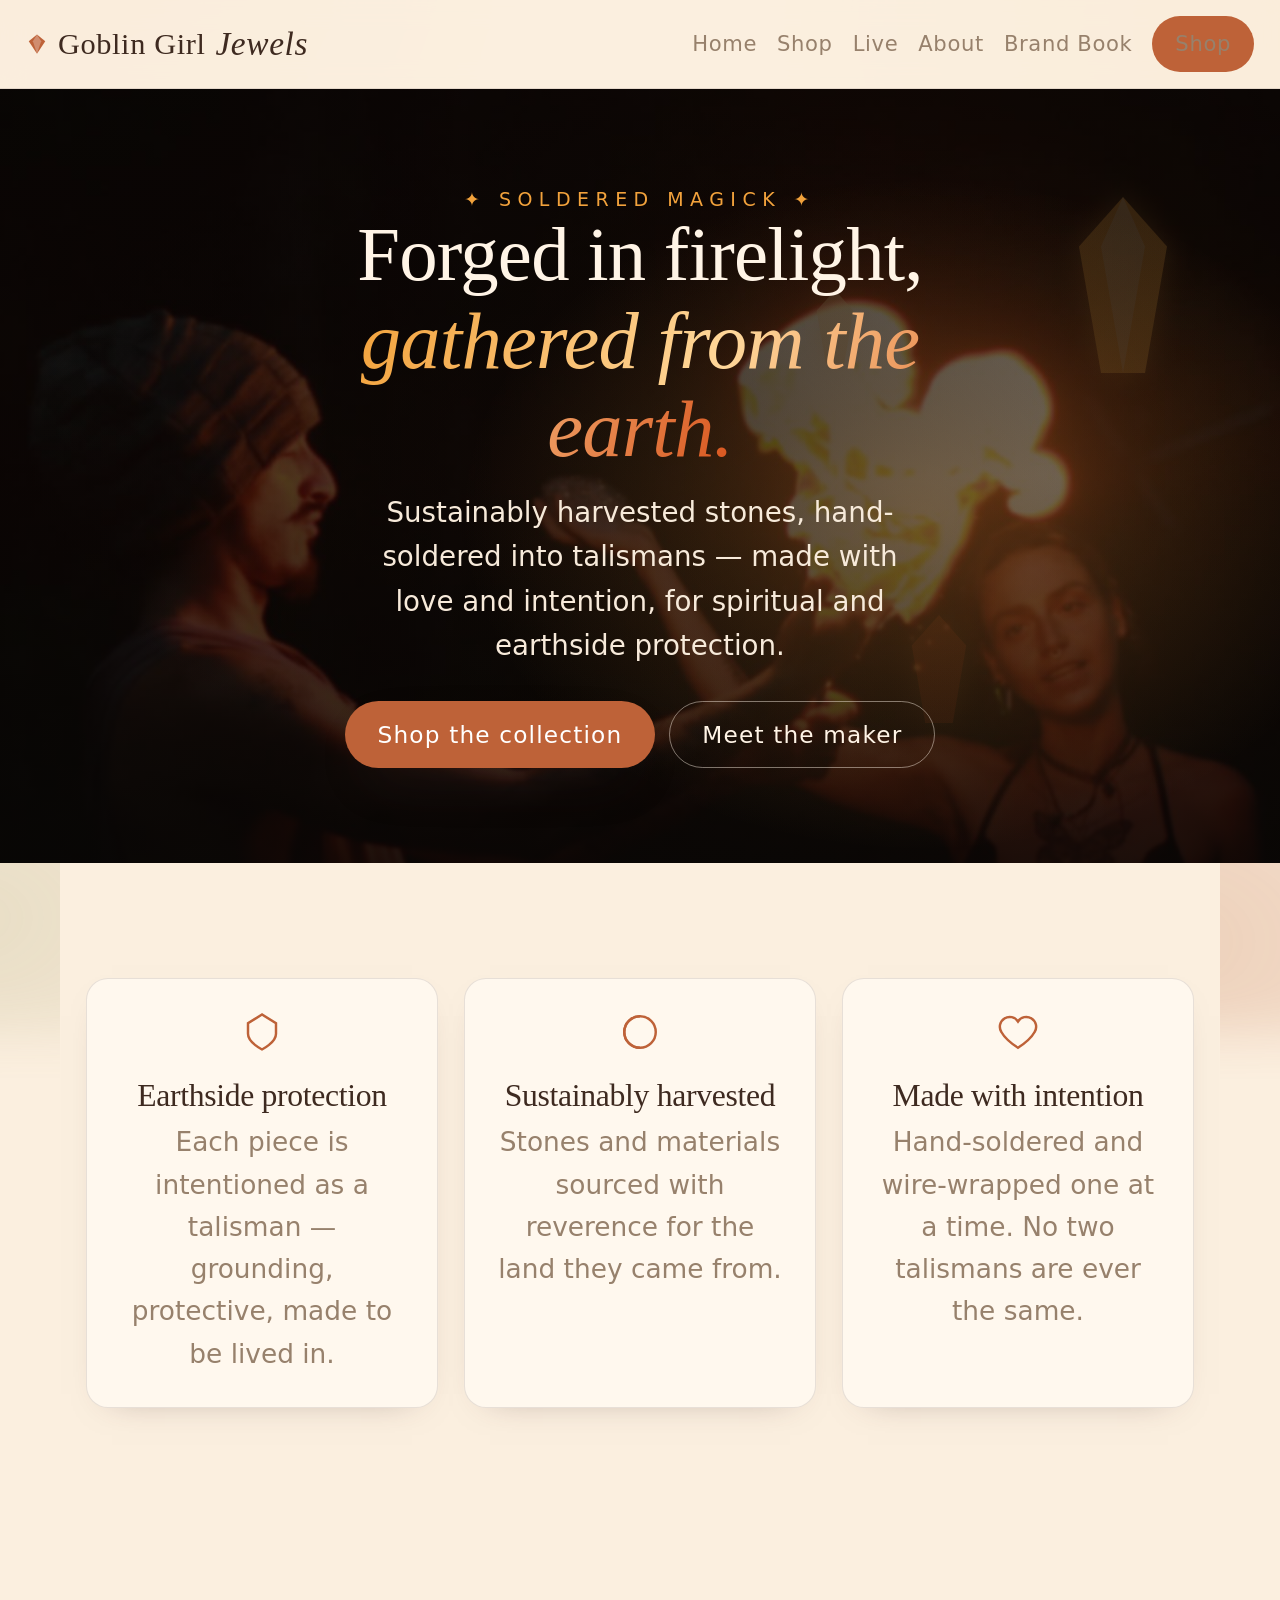
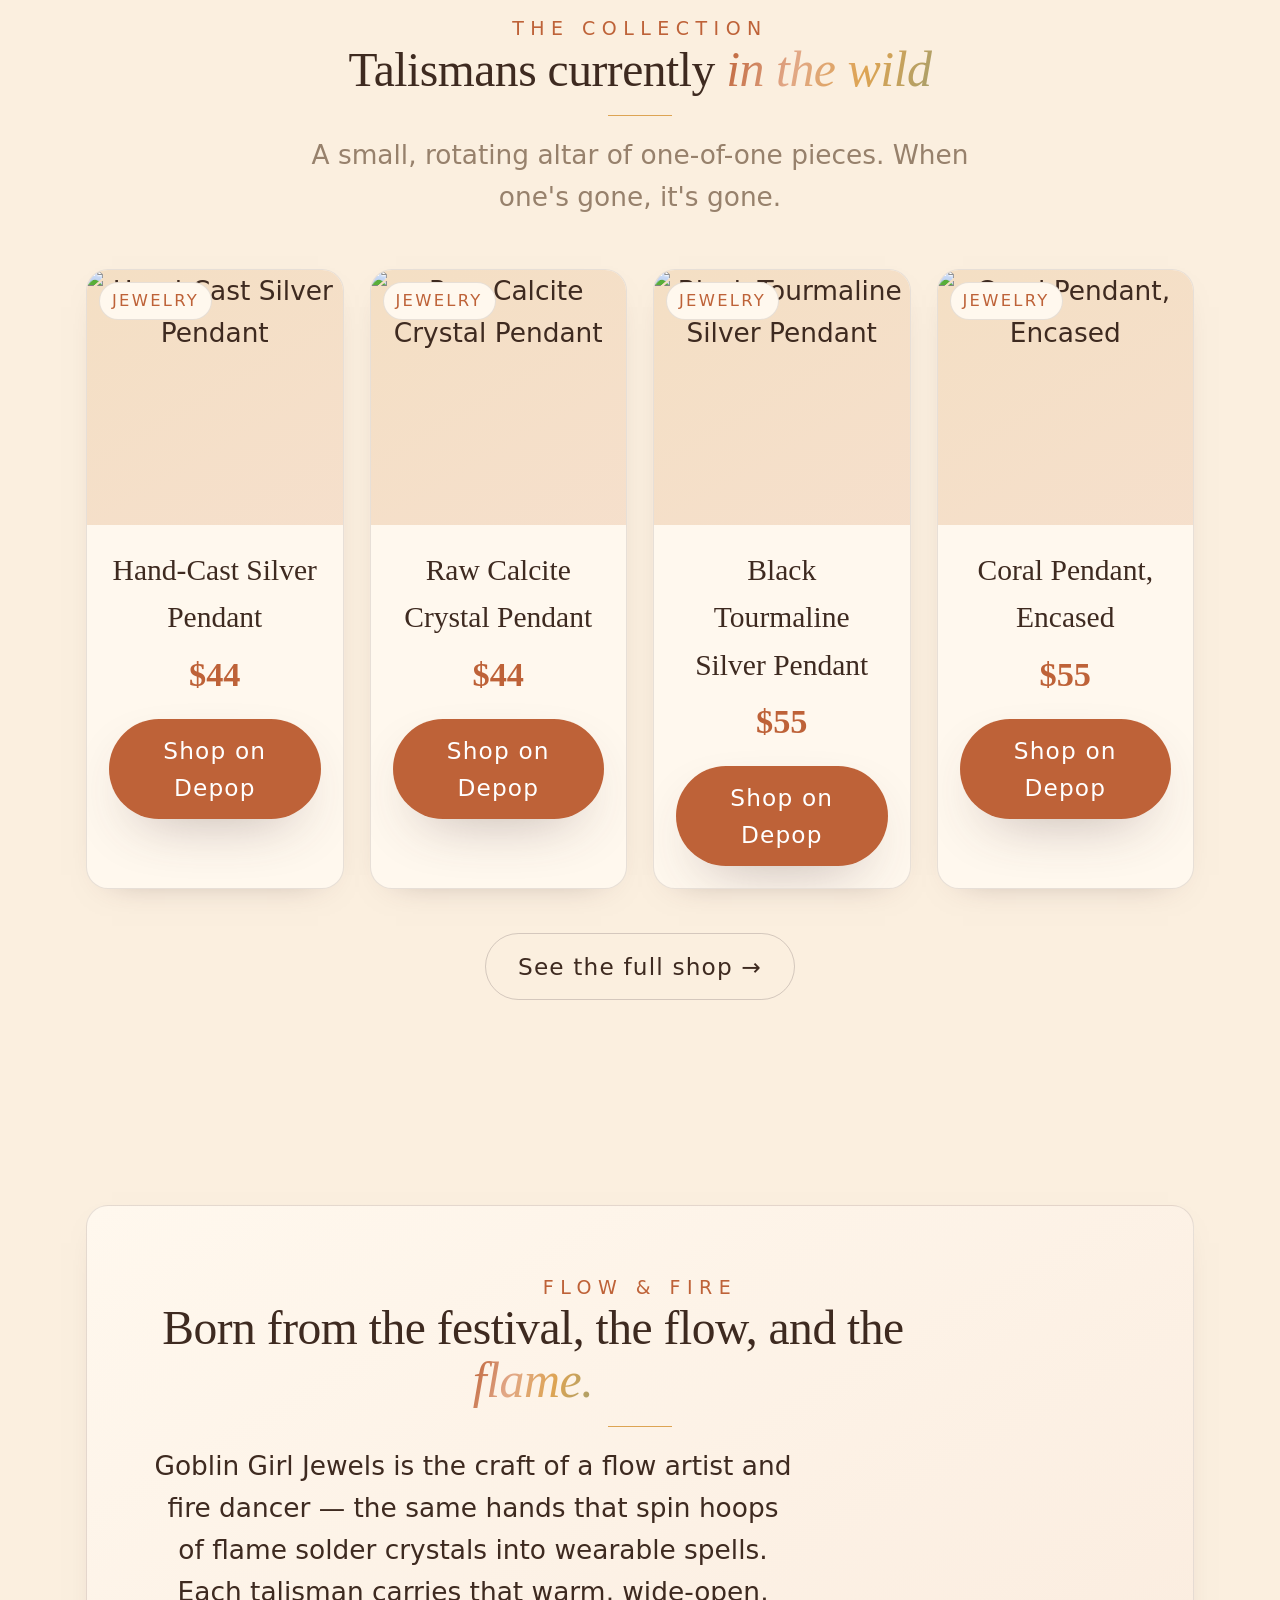
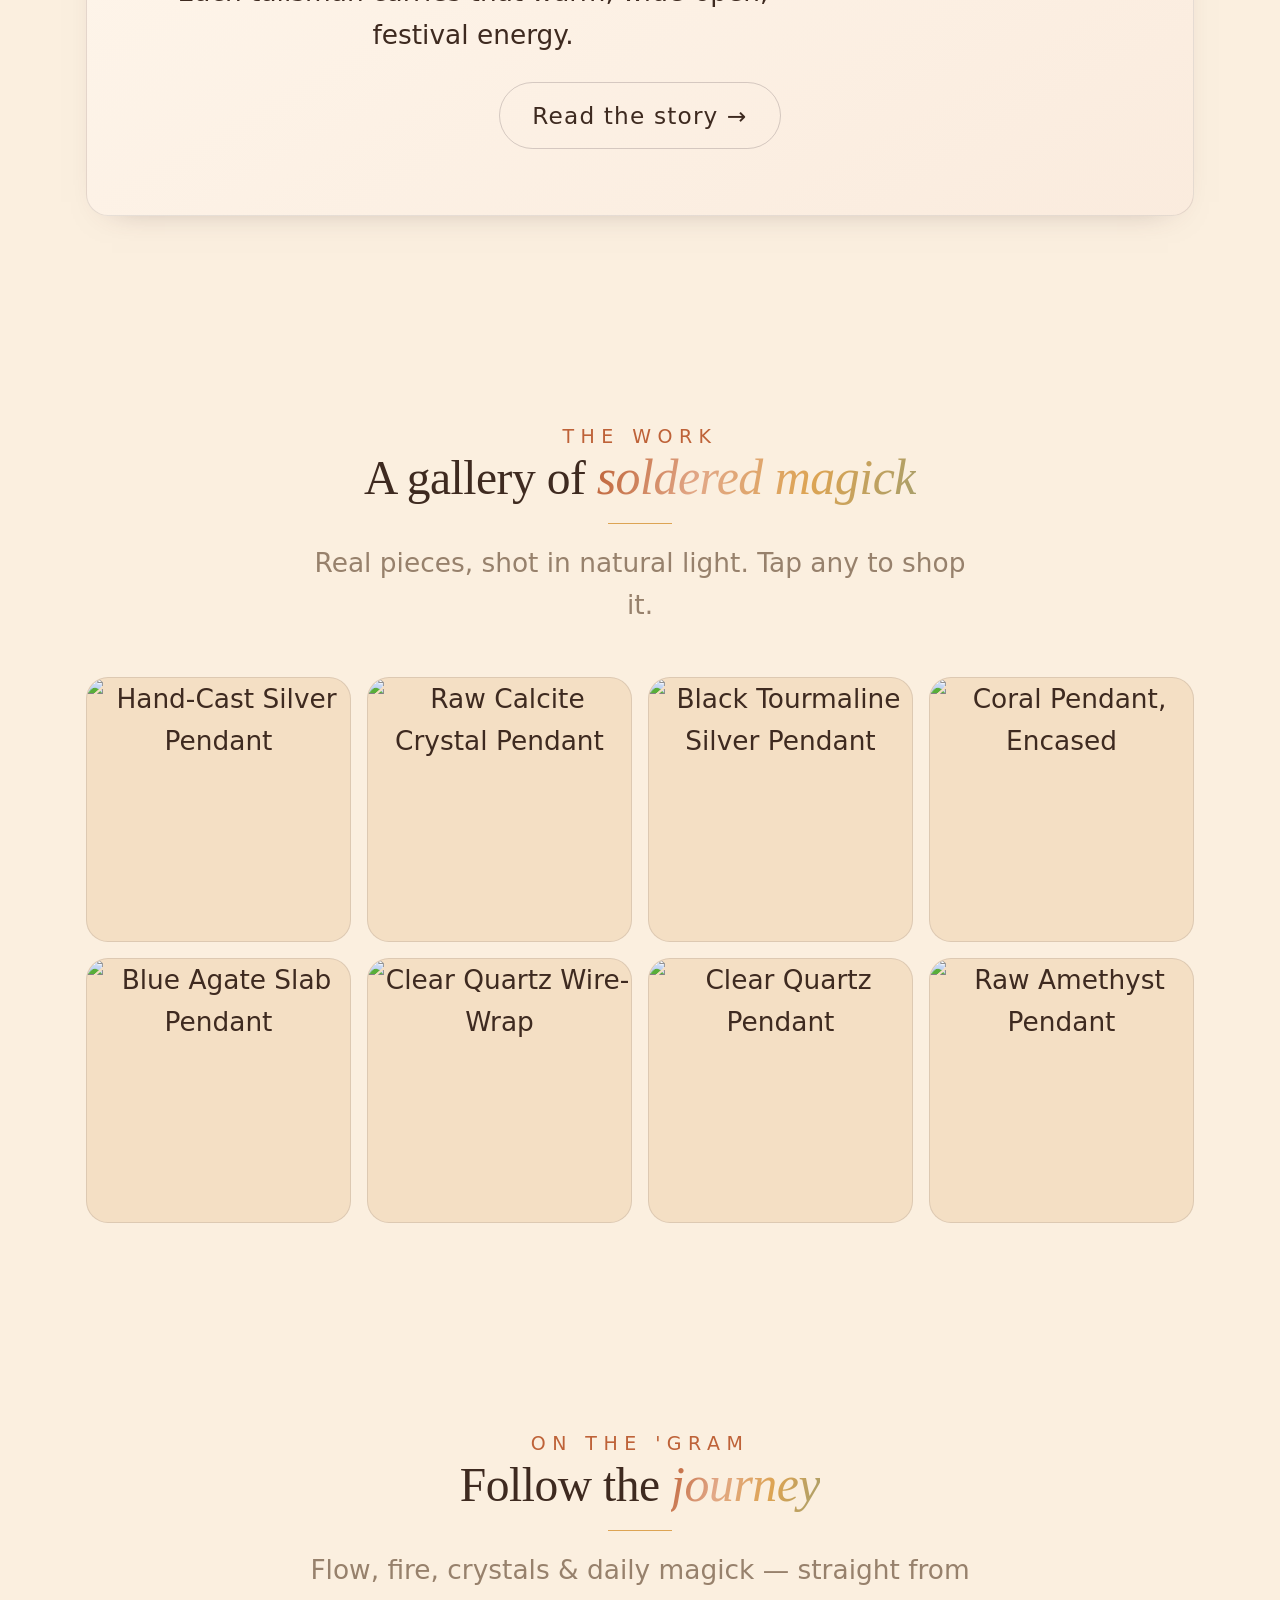
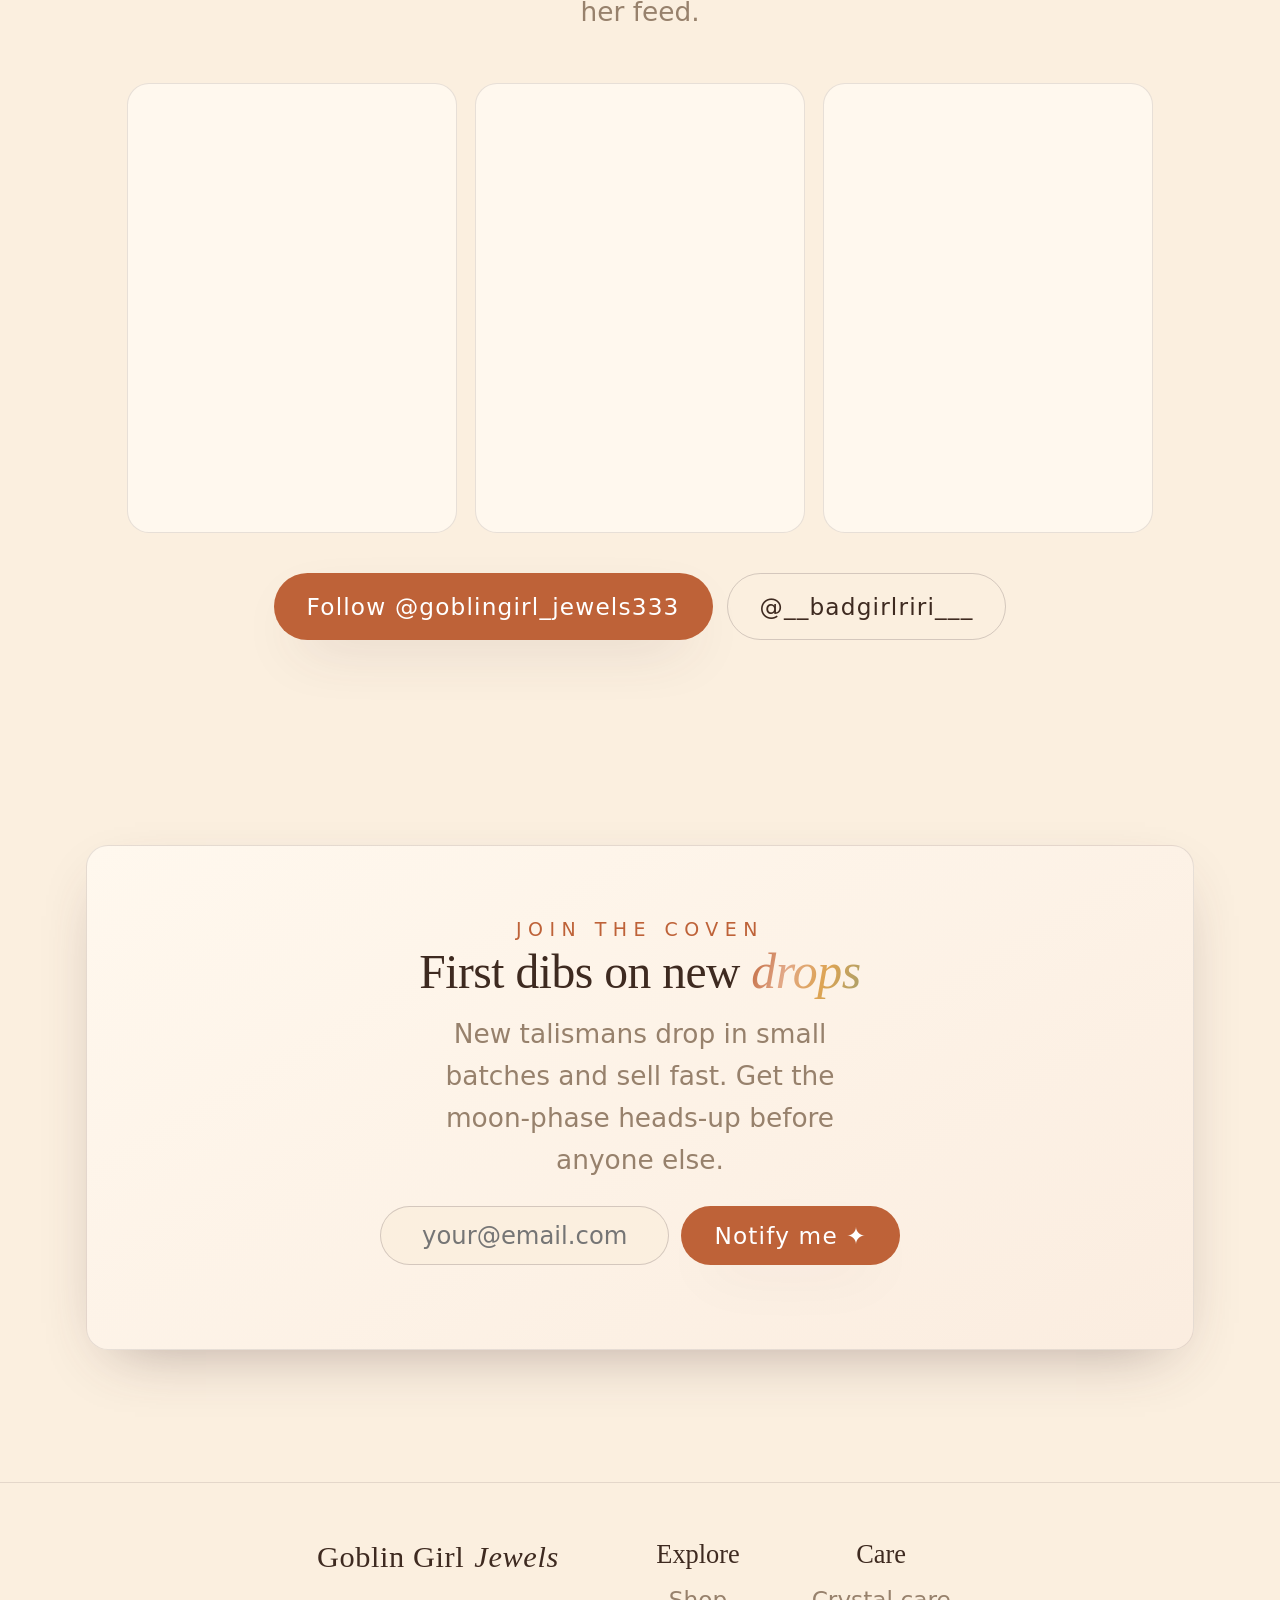
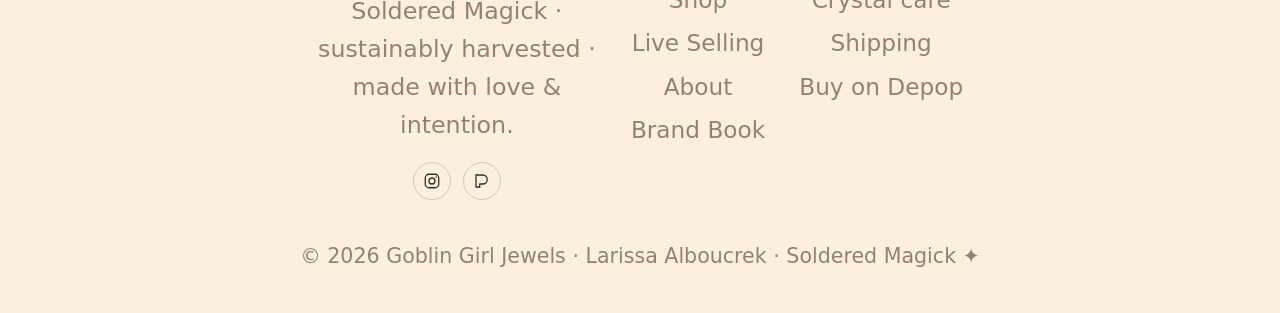
==== commit 02243a64: "Replace Instagram blockquotes with iframes" ====
--- a/index.html
+++ b/index.html
@@ -103,10 +103,10 @@
       <hr class="rule" />
       <p class="muted">Flow, fire, crystals &amp; daily magick — straight from her feed.</p>
     </div>
-    <div class="reveal" style="display:flex;flex-wrap:wrap;gap:20px;justify-content:center;align-items:flex-start">
-      <blockquote class="instagram-media" data-instgrm-permalink="https://www.instagram.com/p/DZnN_L0Fowk/" data-instgrm-version="14" style="margin:0;max-width:330px;min-width:280px;width:100%"></blockquote>
-      <blockquote class="instagram-media" data-instgrm-permalink="https://www.instagram.com/p/DZkXhg2ls9J/" data-instgrm-version="14" style="margin:0;max-width:330px;min-width:280px;width:100%"></blockquote>
-      <blockquote class="instagram-media" data-instgrm-permalink="https://www.instagram.com/p/DZIZsxrFH_X/" data-instgrm-version="14" style="margin:0;max-width:330px;min-width:280px;width:100%"></blockquote>
+    <div class="reveal" style="display:flex;flex-wrap:wrap;gap:18px;justify-content:center;align-items:flex-start">
+      <iframe src="https://www.instagram.com/p/DZnN_L0Fowk/embed/" title="Instagram post" loading="lazy" scrolling="no" style="border:1px solid var(--line);border-radius:var(--radius);width:330px;max-width:100%;height:450px;background:var(--surface)"></iframe>
+      <iframe src="https://www.instagram.com/p/DZkXhg2ls9J/embed/" title="Instagram post" loading="lazy" scrolling="no" style="border:1px solid var(--line);border-radius:var(--radius);width:330px;max-width:100%;height:450px;background:var(--surface)"></iframe>
+      <iframe src="https://www.instagram.com/p/DZIZsxrFH_X/embed/" title="Instagram post" loading="lazy" scrolling="no" style="border:1px solid var(--line);border-radius:var(--radius);width:330px;max-width:100%;height:450px;background:var(--surface)"></iframe>
     </div>
     <div class="center" style="margin-top:40px;display:flex;gap:14px;flex-wrap:wrap;justify-content:center">
       <a class="btn btn-primary" href="https://www.instagram.com/goblingirl_jewels333/" target="_blank" rel="noopener">Follow @goblingirl_jewels333</a>
@@ -173,6 +173,5 @@
     document.getElementById("yr").textContent = new Date().getFullYear();
   </script>
   <script src="assets/js/main.js"></script>
-  <script async src="https://www.instagram.com/embed.js"></script>
 </body>
 </html>
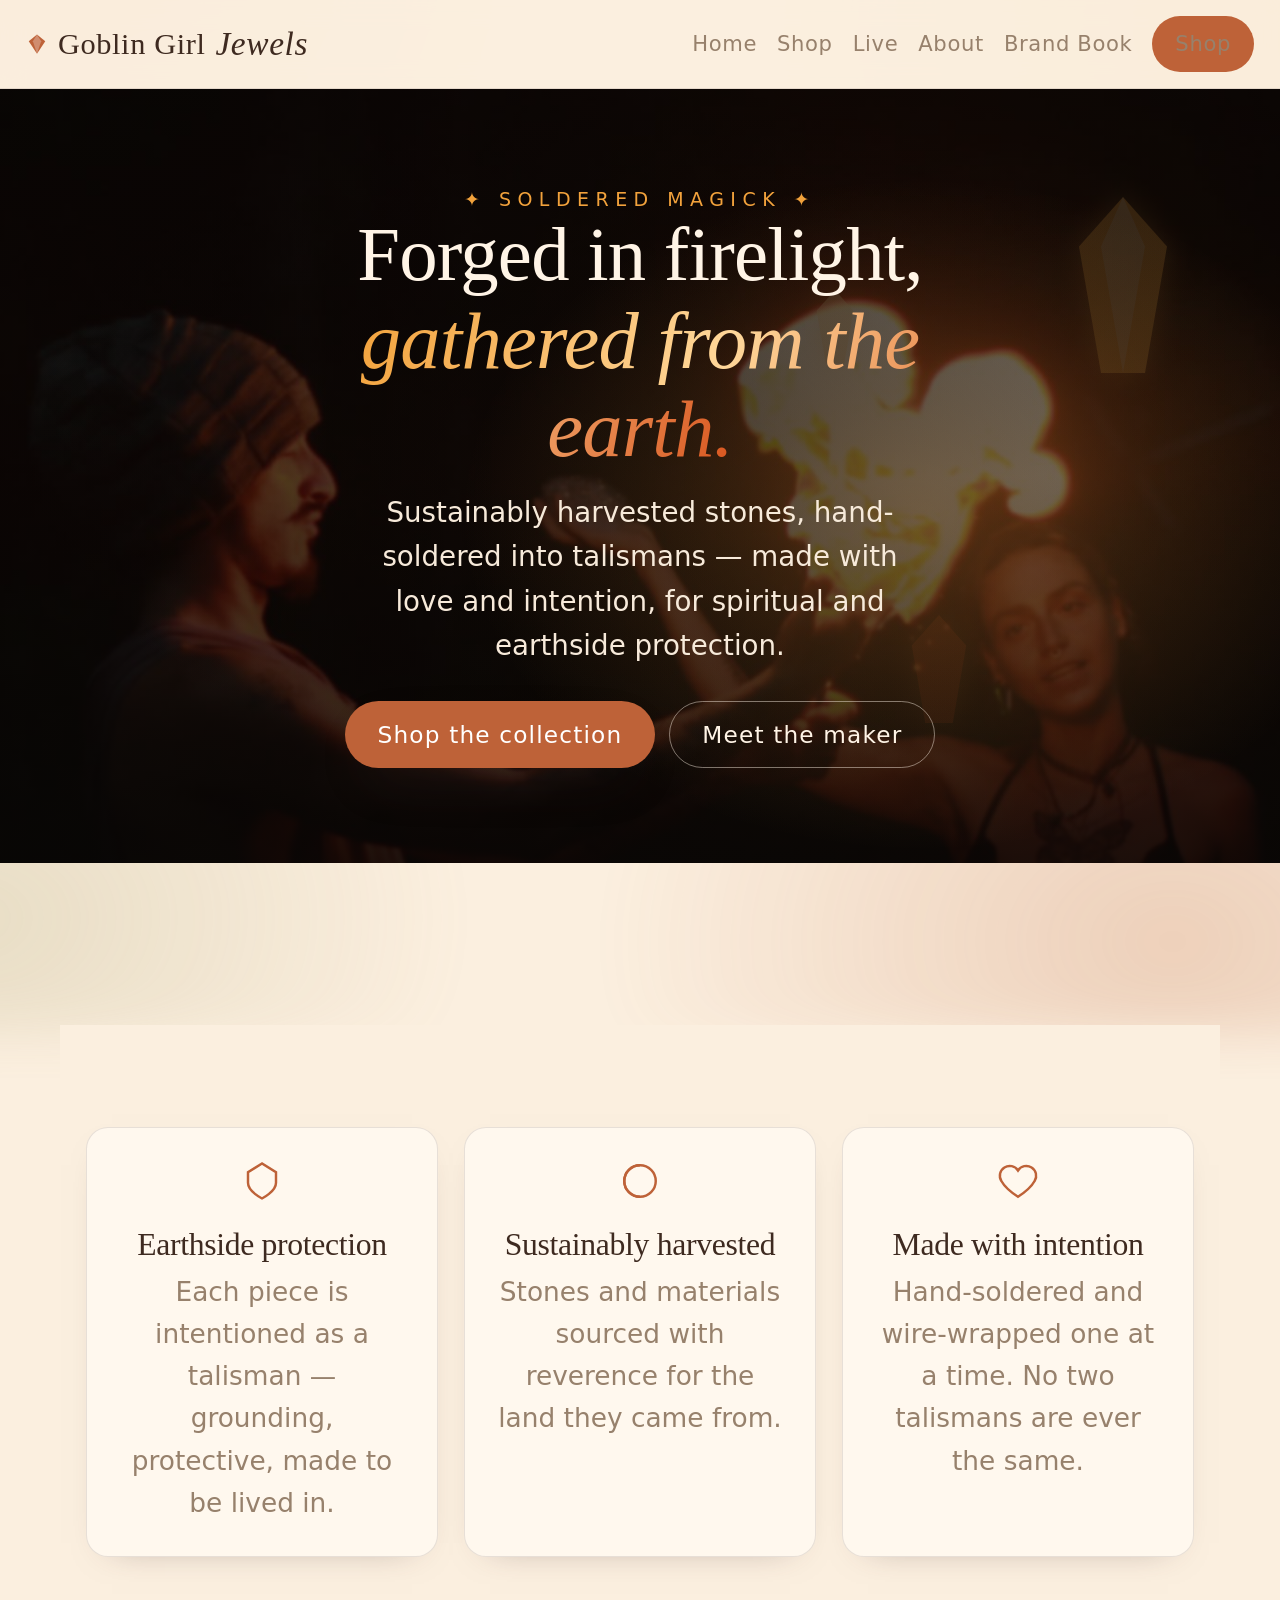
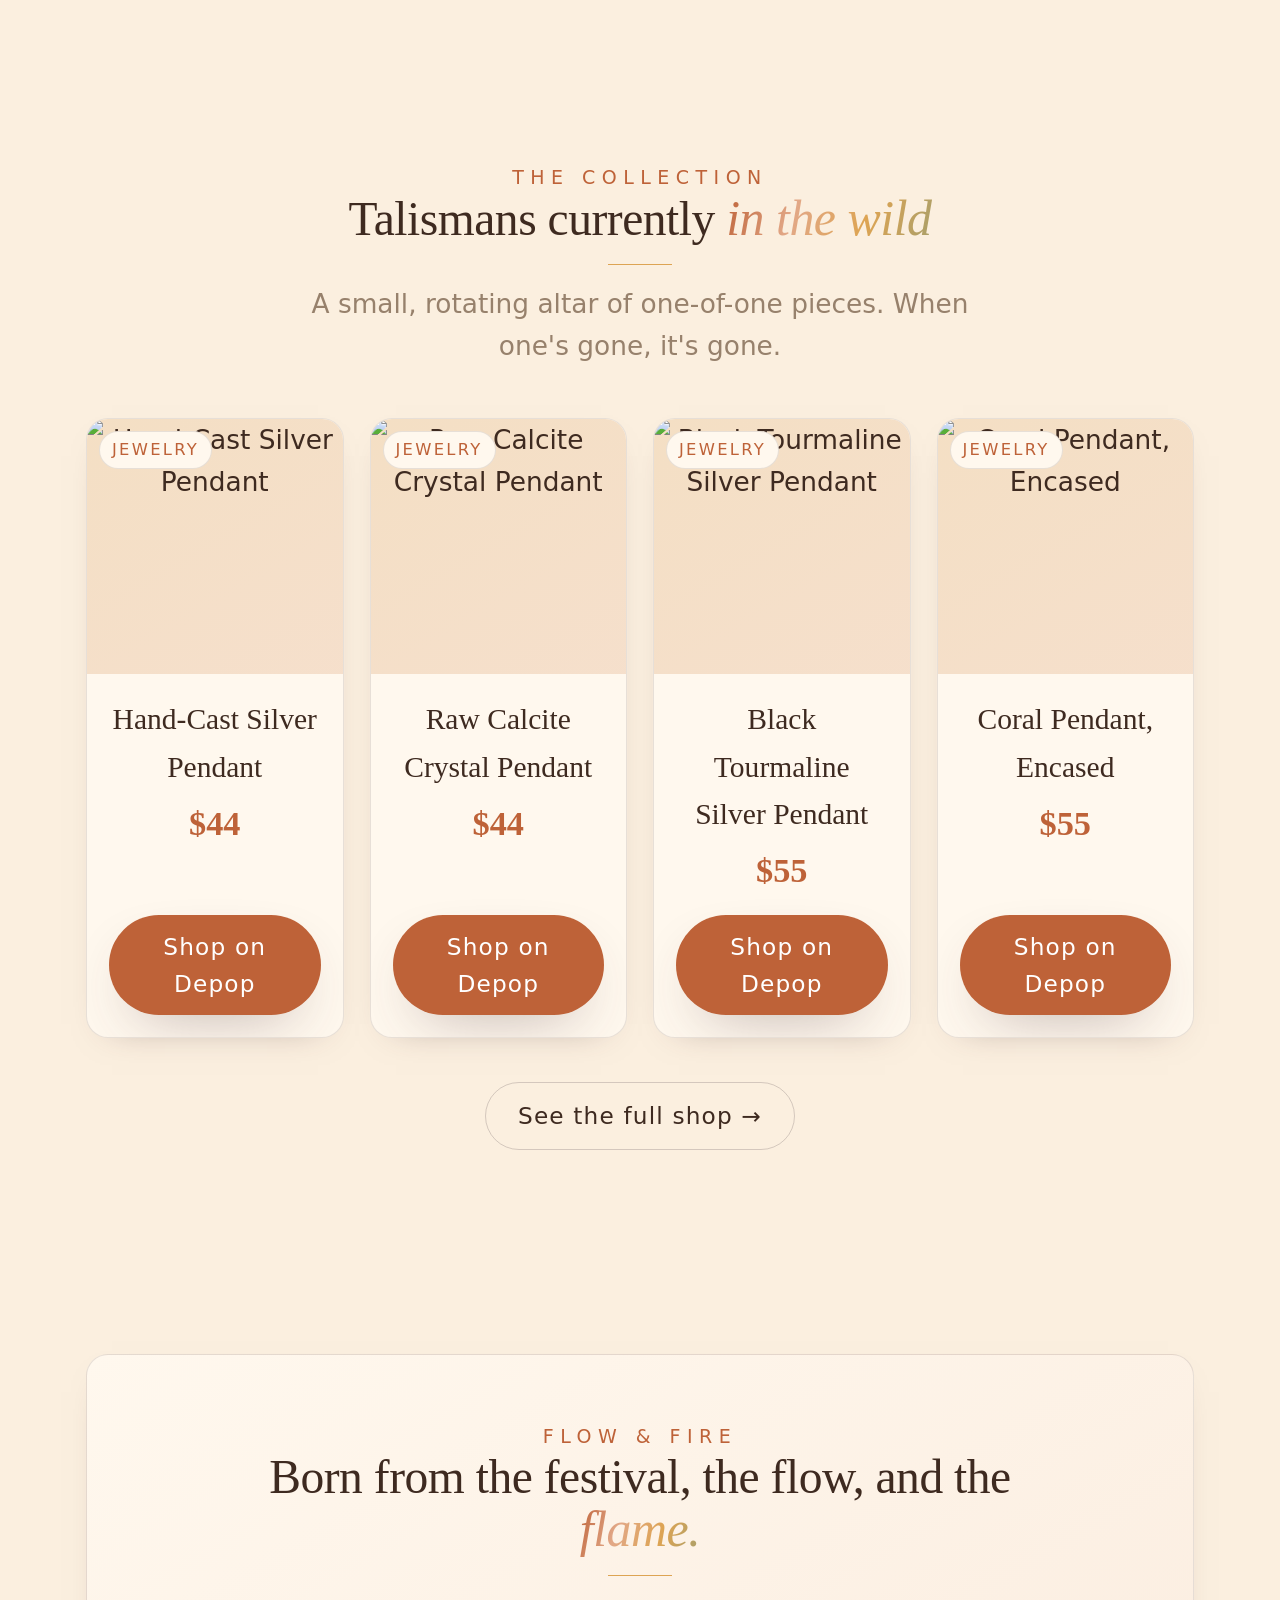
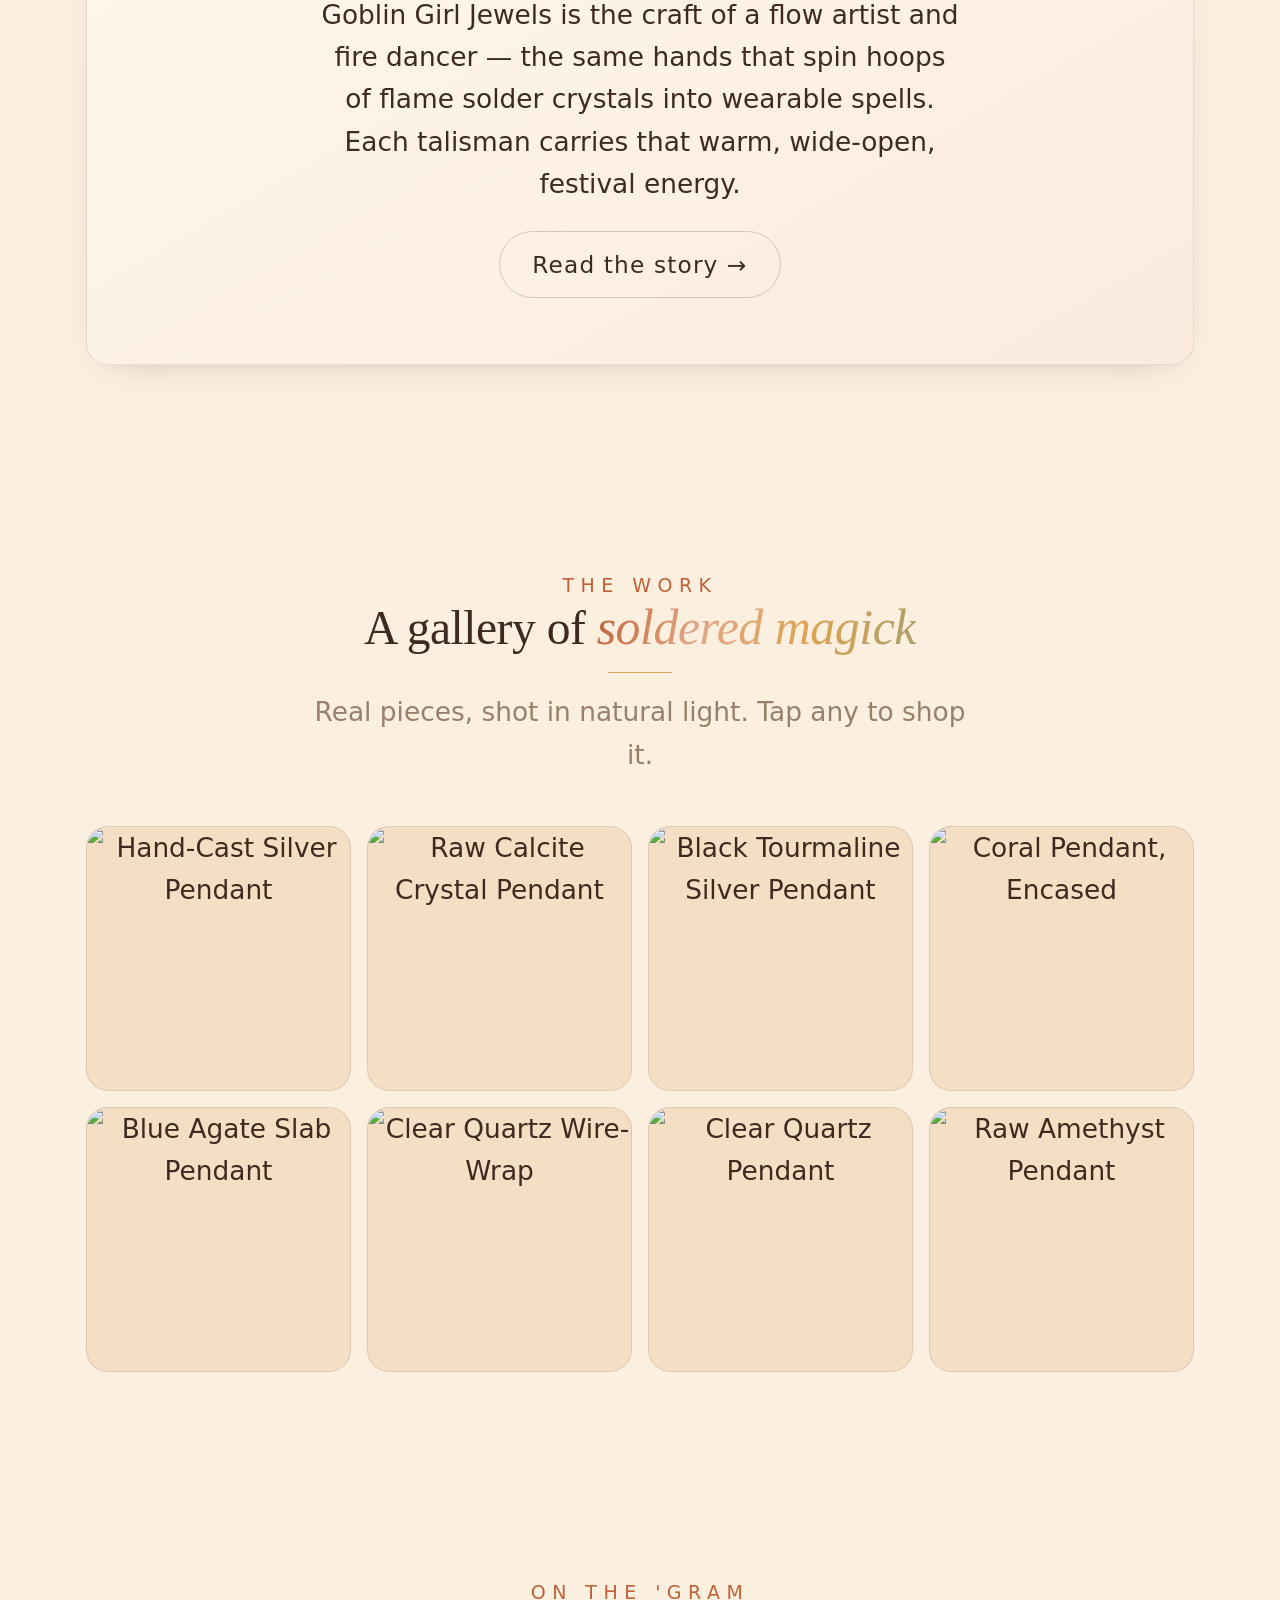
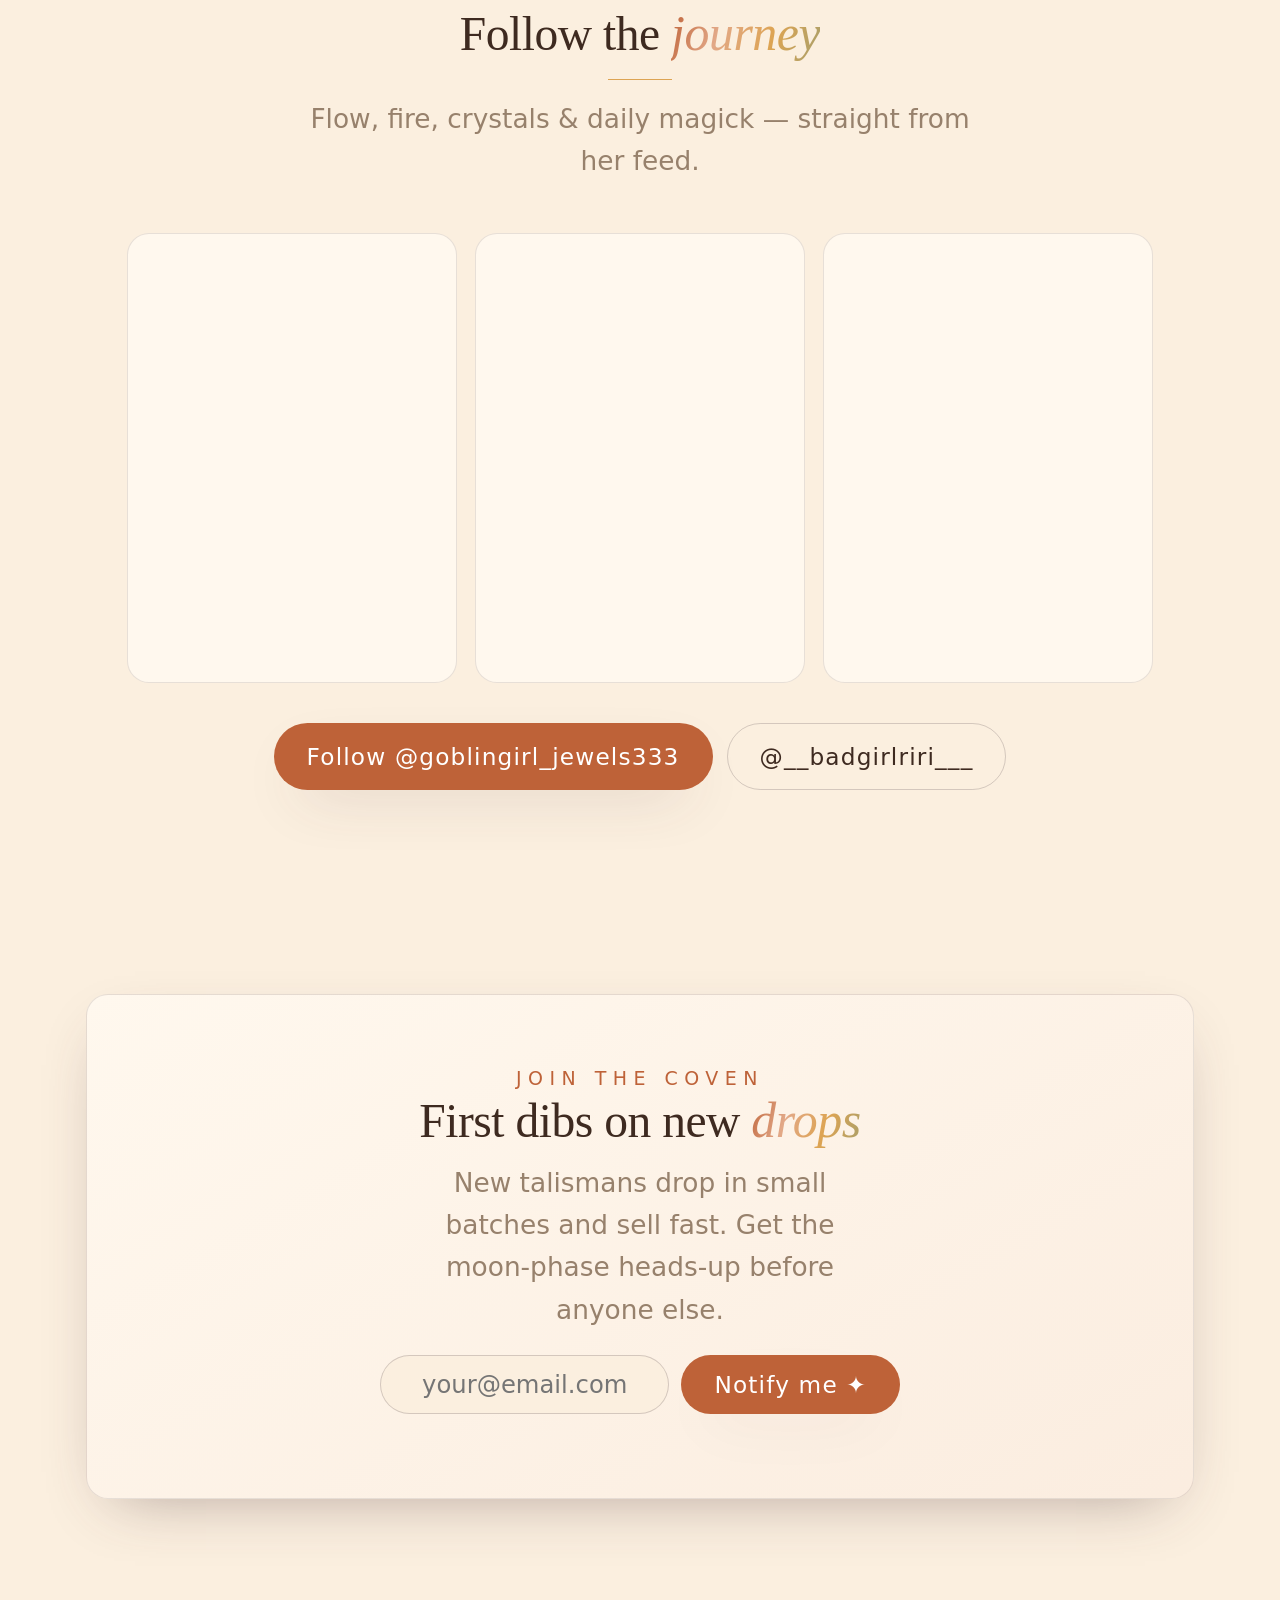
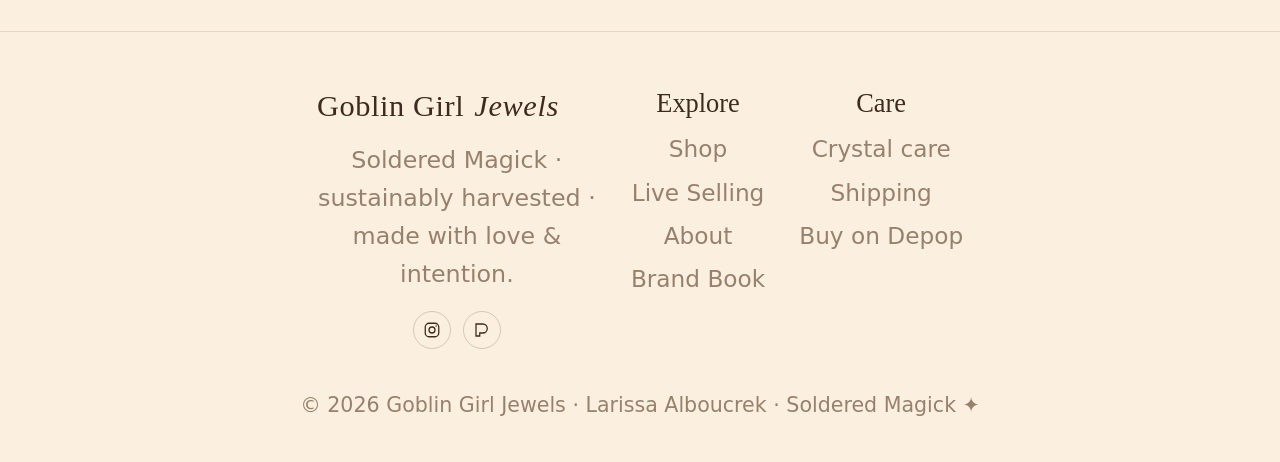
==== commit 57812f32: "Add mobile ribbon for photo display" ====
--- a/index.html
+++ b/index.html
@@ -10,8 +10,32 @@
   <link rel="preconnect" href="https://fonts.gstatic.com" crossorigin />
   <link href="https://fonts.googleapis.com/css2?family=Fraunces:ital,opsz,wght@0,9..144,400;0,9..144,500;1,9..144,400&family=Jost:wght@300;400;500&family=Cormorant+Garamond:ital,wght@1,500;1,600&display=swap" rel="stylesheet" />
   <link rel="stylesheet" href="assets/css/styles.css" />
+  <style>
+    .cascade { position:fixed; top:0; bottom:0; width:calc((100vw - var(--maxw))/2 - 18px); overflow:hidden; z-index:3; pointer-events:none; opacity:.5;
+      -webkit-mask-image:linear-gradient(180deg,transparent,#000 12%,#000 88%,transparent); mask-image:linear-gradient(180deg,transparent,#000 12%,#000 88%,transparent); }
+    .cascade.left { left:0; } .cascade.right { right:0; }
+    .cascade .col { display:flex; flex-direction:column; gap:14px; padding:10px; animation:cascadeUp 55s linear infinite; }
+    .cascade.right .col { animation-direction:reverse; }
+    .cascade img { width:100%; border-radius:16px; display:block; box-shadow:0 12px 30px -20px rgba(80,55,60,.5); }
+    @keyframes cascadeUp { from{transform:translateY(0)} to{transform:translateY(-50%)} }
+    @media (max-width:1360px){ .cascade { display:none; } }
+    @media (prefers-reduced-motion: reduce){ .cascade .col { animation:none; } }
+
+    /* Mobile cascading: horizontal photo ribbon (shows when side columns hide) */
+    .ribbon { display:none; }
+    @media (max-width:1360px){
+      .ribbon { display:block; overflow:hidden; padding:16px 0;
+        -webkit-mask-image:linear-gradient(90deg,transparent,#000 8%,#000 92%,transparent); mask-image:linear-gradient(90deg,transparent,#000 8%,#000 92%,transparent); }
+      .ribbon .track { display:flex; gap:12px; width:max-content; animation:ribbon 45s linear infinite; }
+      .ribbon img { height:130px; width:auto; border-radius:14px; box-shadow:0 10px 26px -18px rgba(80,55,60,.5); }
+    }
+    @keyframes ribbon { from{transform:translateX(0)} to{transform:translateX(-50%)} }
+    @media (prefers-reduced-motion: reduce){ .ribbon .track { animation:none; } }
+  </style>
 </head>
 <body>
+  <div class="cascade left" aria-hidden="true"><div class="col" id="casc-left"></div></div>
+  <div class="cascade right" aria-hidden="true"><div class="col" id="casc-right"></div></div>
   <nav class="nav">
     <a class="brand-mark" href="index.html">
       <svg class="gem" viewBox="0 0 32 32" aria-hidden="true"><polygon points="16,2 28,12 16,30 4,12" fill="currentColor"/><polygon points="16,2 22,12 16,30 10,12" fill="#fff" opacity="0.28"/></svg>
@@ -43,6 +67,8 @@
     </div>
   </header>
 
+  <div class="ribbon" aria-hidden="true"><div class="track" id="ribbon-track"></div></div>
+
   <section class="wrap">
     <div class="grid features">
       <div class="card feature reveal">
@@ -169,6 +195,13 @@
         g.insertAdjacentHTML("beforeend",
           '<a href="'+p.href+'" target="_blank" rel="noopener"><img src="'+p.img+'" alt="'+p.title+'" loading="lazy" referrerpolicy="no-referrer"></a>');
       });
+      const jw = window.GGJ_PRODUCTS.filter((p) => p.cat === "Jewelry");
+      const mk = (p) => '<img src="'+p.img+'" alt="" loading="lazy" referrerpolicy="no-referrer">';
+      const cl = document.getElementById("casc-left"), cr = document.getElementById("casc-right");
+      if (cl) { const a = jw.slice(0,5); cl.innerHTML = a.map(mk).join("") + a.map(mk).join(""); }
+      if (cr) { const b = jw.slice(5,10); cr.innerHTML = b.map(mk).join("") + b.map(mk).join(""); }
+      const rb = document.getElementById("ribbon-track");
+      if (rb) { const s = jw.slice(0,8); rb.innerHTML = s.map(mk).join("") + s.map(mk).join(""); }
     })();
     document.getElementById("yr").textContent = new Date().getFullYear();
   </script>
--- a/assets/css/styles.css
+++ b/assets/css/styles.css
@@ -109,6 +109,7 @@
   margin-left:auto; margin-right:auto;
   box-shadow:0 12px 34px -26px rgba(80,55,60,.5); transition:transform .3s, box-shadow .3s, border-color .3s; }
 .card:hover { transform:translateY(-4px); box-shadow:var(--shadow); border-color:var(--line-2); }
+.card h2, .card p, .card .rule { margin-left:auto; margin-right:auto; }
 
 .hero { position:relative; z-index:0; min-height:86vh; display:flex; align-items:center; overflow:hidden; }
 .hero-inner { position:relative; z-index:2; max-width:780px; margin:0 auto; }
@@ -158,9 +159,9 @@
   text-transform:uppercase; padding:5px 12px; border-radius:100px; background:var(--surface); color:var(--accent); border:1px solid var(--line); }
 .product .body { padding:22px; flex:1; display:flex; flex-direction:column; align-items:center; gap:5px; }
 .product .name { font-family:var(--font-display); font-weight:500; font-size:1.12rem; }
-.product .price { color:var(--accent); font-family:var(--font-accent); font-weight:600; font-size:1.3rem; }
+.product .price { color:var(--accent); font-family:var(--font-accent); font-weight:600; font-size:1.3rem; margin-bottom:12px; }
 .product .desc { font-size:.85rem; color:var(--muted); flex:1; }
-.product .btn { width:100%; margin-top:12px; padding:12px; }
+.product .btn { width:100%; margin-top:auto; padding:12px; }
 
 .gallery { grid-template-columns: repeat(auto-fill, minmax(220px,1fr)); gap:16px; }
 .gallery a, .gallery div.gitem { display:block; border-radius:var(--radius); overflow:hidden; border:1px solid var(--line);
